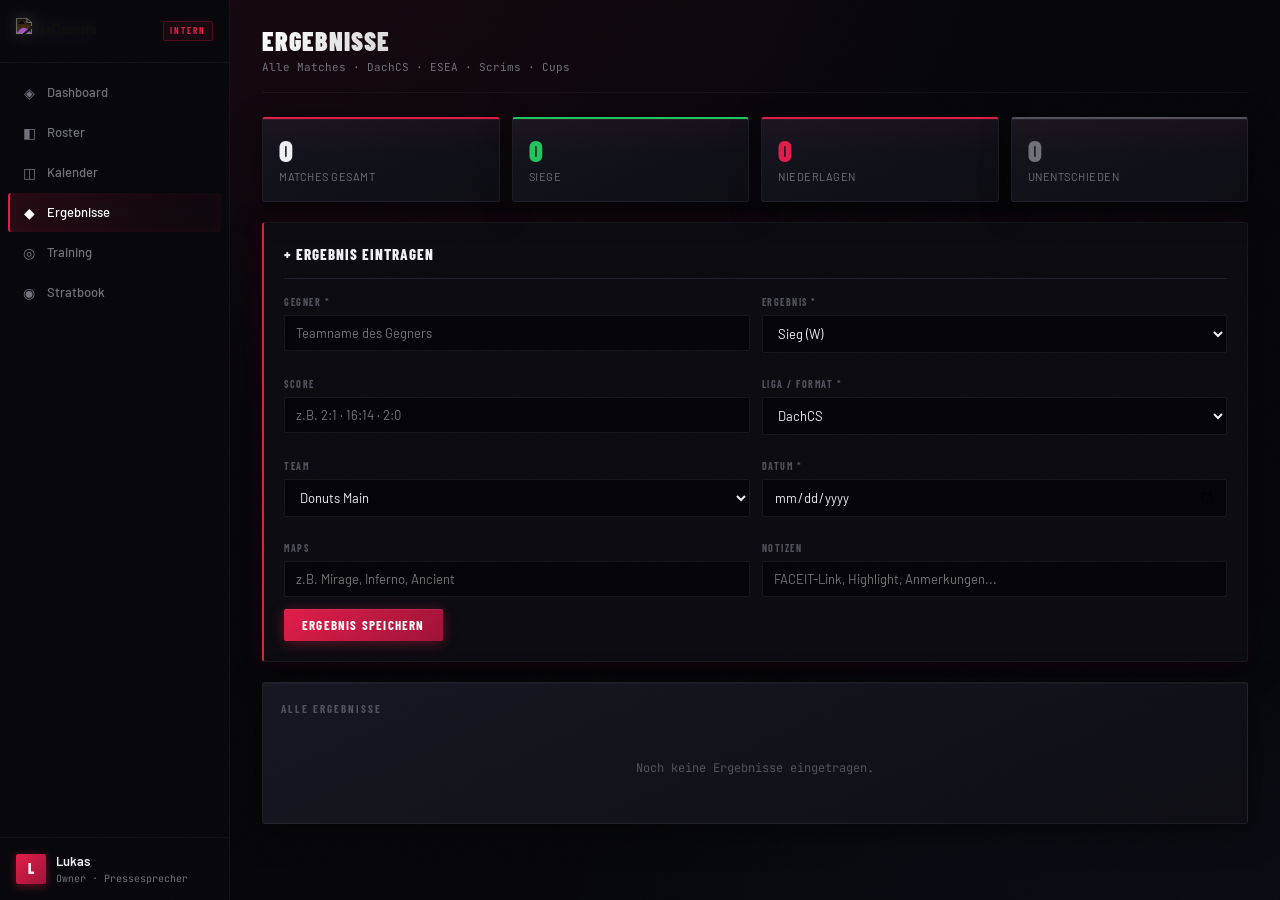
==== cups.html @ 449283d5 "Snapshot: Ist-Zustand vor komplettem Umbau" ====
<!DOCTYPE html>
<html lang="de">
<head>
<meta charset="UTF-8">
<meta name="viewport" content="width=device-width, initial-scale=1.0">
<title>Ergebnisse · DieDonuts Esports</title>
<link rel="stylesheet" href="css/main.css">
</head>
<body>
<aside class="sidebar">
  <div class="sidebar-logo">
    <img src="https://donuts-esports.de/assets/logo_trans.png" alt="DieDonuts">
    <span class="intern-tag">Intern</span>
  </div>
  <nav class="nav" id="sidebar-nav"></nav>
  <div class="sidebar-user">
    <div class="user-av">L</div>
    <div>
      <div class="user-name">Lukas</div>
      <div class="user-role">Owner · Pressesprecher</div>
    </div>
  </div>
</aside>

<main class="main">
  <div class="page-header">
    <div>
      <div class="page-title">Ergebnisse</div>
      <div class="page-sub">Alle Matches · DachCS · ESEA · Scrims · Cups</div>
    </div>
  </div>

  <!-- Bilanz-Strip -->
  <div class="g4" style="margin-bottom:20px;">
    <div class="tile">
      <div class="tile-val" id="stat-total">0</div>
      <div class="tile-label">Matches gesamt</div>
    </div>
    <div class="tile" style="border-top-color:var(--green);">
      <div class="tile-val" id="stat-w" style="color:var(--green);">0</div>
      <div class="tile-label">Siege</div>
    </div>
    <div class="tile" style="border-top-color:var(--red);">
      <div class="tile-val" id="stat-l" style="color:var(--red);">0</div>
      <div class="tile-label">Niederlagen</div>
    </div>
    <div class="tile" style="border-top-color:var(--muted);">
      <div class="tile-val" id="stat-d" style="color:var(--muted2);">0</div>
      <div class="tile-label">Unentschieden</div>
    </div>
  </div>

  <!-- Formular -->
  <div class="form-box">
    <div class="form-box-title">+ Ergebnis eintragen</div>
    <form id="cups-form">
      <div class="form-grid">
        <div class="fg">
          <label>Gegner *</label>
          <input name="gegner" required placeholder="Teamname des Gegners">
        </div>
        <div class="fg">
          <label>Ergebnis *</label>
          <select name="ergebnis" required>
            <option value="W">Sieg (W)</option>
            <option value="L">Niederlage (L)</option>
            <option value="D">Unentschieden (D)</option>
          </select>
        </div>
        <div class="fg">
          <label>Score</label>
          <input name="score" placeholder="z.B. 2:1 · 16:14 · 2:0">
        </div>
        <div class="fg">
          <label>Liga / Format *</label>
          <select name="liga" required>
            <option value="DachCS">DachCS</option>
            <option value="ESEA">ESEA</option>
            <option value="Scrim">Scrim</option>
            <option value="Cup">Cup</option>
            <option value="Sonstiges">Sonstiges</option>
          </select>
        </div>
        <div class="fg">
          <label>Team</label>
          <select name="team">
            <option value="Main">Donuts Main</option>
            <option value="Nxt">Donuts Nxt</option>
            <option value="DNS">Donuts DNS</option>
          </select>
        </div>
        <div class="fg">
          <label>Datum *</label>
          <input name="date" type="date" required>
        </div>
        <div class="fg">
          <label>Maps</label>
          <input name="maps" placeholder="z.B. Mirage, Inferno, Ancient">
        </div>
        <div class="fg">
          <label>Notizen</label>
          <input name="notes" placeholder="FACEIT-Link, Highlight, Anmerkungen...">
        </div>
      </div>
      <button type="submit" class="btn btn-primary">Ergebnis speichern</button>
    </form>
  </div>

  <!-- Liste -->
  <div class="card">
    <div class="card-title">Alle Ergebnisse</div>
    <div id="cups-list"></div>
  </div>

</main>
<script src="js/app.js"></script>
</body>
</html>
---- css/main.css ----
/* ── DieDonuts Esports · Internes Portal ── */
@import url('https://fonts.googleapis.com/css2?family=Barlow+Condensed:wght@400;600;700;800;900&family=Barlow:wght@400;500;600&family=JetBrains+Mono:wght@400;700&display=swap');

:root {
  --bg:      #06060a;
  --bg2:     #0c0c11;
  --bg3:     #111118;
  --card:    #13131a;
  --border:  #1e1e2a;
  --border2: #2d2d3d;
  --red:     #e11d48;
  --red2:    #f43f5e;
  --green:   #22c55e;
  --yellow:  #eab308;
  --blue:    #38bdf8;
  --text:    #f0f0f5;
  --muted:   #52525b;
  --muted2:  #71717a;
  --sidebar: 230px;
}

* { margin: 0; padding: 0; box-sizing: border-box; }

body {
  font-family: 'Barlow', sans-serif;
  background: var(--bg);
  color: var(--text);
  display: flex;
  min-height: 100vh;
  font-size: 14px;
  line-height: 1.5;
}

/* ─── SIDEBAR ─── */
.sidebar {
  width: var(--sidebar);
  background: var(--bg2);
  border-right: 1px solid var(--border);
  position: fixed;
  height: 100vh;
  display: flex;
  flex-direction: column;
  z-index: 100;
  flex-shrink: 0;
}

.sidebar-logo {
  padding: 18px 16px;
  border-bottom: 1px solid var(--border);
  display: flex;
  align-items: center;
  gap: 10px;
}
.sidebar-logo img { height: 26px; filter: invert(1); }
.intern-tag {
  margin-left: auto;
  font-family: 'Barlow Condensed', sans-serif;
  font-size: 9px;
  font-weight: 700;
  letter-spacing: 2px;
  text-transform: uppercase;
  color: var(--red);
  border: 1px solid rgba(225,29,72,.4);
  padding: 2px 6px;
  border-radius: 2px;
}

.nav { padding: 10px 8px; flex: 1; overflow-y: auto; }

.nav-group {
  font-family: 'Barlow Condensed', sans-serif;
  font-size: 9px;
  font-weight: 700;
  letter-spacing: 2px;
  text-transform: uppercase;
  color: var(--muted);
  padding: 14px 8px 5px;
}

.nav-link {
  display: flex;
  align-items: center;
  gap: 9px;
  padding: 9px 10px;
  border-radius: 3px;
  font-size: 13px;
  font-weight: 500;
  color: var(--muted2);
  text-decoration: none;
  border-left: 2px solid transparent;
  transition: all 0.1s;
  margin-bottom: 1px;
}
.nav-link:hover { background: var(--bg3); color: var(--text); }
.nav-link.active { background: rgba(225,29,72,.08); color: var(--text); border-left-color: var(--red); }
.nav-icon { font-size: 14px; width: 18px; text-align: center; flex-shrink: 0; }

.sidebar-user {
  padding: 14px 16px;
  border-top: 1px solid var(--border);
  display: flex;
  align-items: center;
  gap: 10px;
}
.user-av {
  width: 30px; height: 30px;
  background: var(--red);
  border-radius: 2px;
  display: flex; align-items: center; justify-content: center;
  font-family: 'Barlow Condensed', sans-serif;
  font-weight: 900; font-size: 14px;
  flex-shrink: 0;
}
.user-name { font-size: 13px; font-weight: 600; }
.user-role { font-size: 10px; color: var(--muted2); font-family: 'JetBrains Mono', monospace; }

/* ─── MAIN ─── */
.main {
  margin-left: var(--sidebar);
  flex: 1;
  padding: 28px 32px;
  max-width: calc(100vw - var(--sidebar));
}

/* ─── PAGE HEADER ─── */
.page-header {
  display: flex;
  align-items: flex-end;
  justify-content: space-between;
  margin-bottom: 24px;
  padding-bottom: 16px;
  border-bottom: 1px solid var(--border);
}
.page-title {
  font-family: 'Barlow Condensed', sans-serif;
  font-size: 26px;
  font-weight: 900;
  text-transform: uppercase;
  letter-spacing: 1px;
  line-height: 1;
}
.page-sub {
  font-family: 'JetBrains Mono', monospace;
  font-size: 11px;
  color: var(--muted2);
  margin-top: 5px;
}

/* ─── GRID ─── */
.g2 { display: grid; grid-template-columns: 1fr 1fr; gap: 16px; margin-bottom: 20px; }
.g3 { display: grid; grid-template-columns: repeat(3,1fr); gap: 14px; margin-bottom: 20px; }
.g4 { display: grid; grid-template-columns: repeat(4,1fr); gap: 12px; margin-bottom: 20px; }

/* ─── CARDS ─── */
.card {
  background: var(--card);
  border: 1px solid var(--border);
  border-radius: 3px;
  padding: 18px;
  margin-bottom: 16px;
}
.card:last-child { margin-bottom: 0; }
.card-title {
  font-family: 'Barlow Condensed', sans-serif;
  font-size: 11px;
  font-weight: 700;
  letter-spacing: 2px;
  text-transform: uppercase;
  color: var(--muted);
  margin-bottom: 14px;
}

/* ─── STAT TILES ─── */
.tile {
  background: var(--card);
  border: 1px solid var(--border);
  border-top: 2px solid var(--red);
  border-radius: 3px;
  padding: 16px;
}
.tile-val {
  font-family: 'Barlow Condensed', sans-serif;
  font-size: 30px;
  font-weight: 900;
  line-height: 1;
  margin-bottom: 4px;
}
.tile-label {
  font-size: 11px;
  color: var(--muted2);
  text-transform: uppercase;
  letter-spacing: 0.5px;
}
.tile-sub {
  font-family: 'JetBrains Mono', monospace;
  font-size: 10px;
  color: var(--muted);
  margin-top: 5px;
}

/* ─── BUTTONS ─── */
.btn {
  display: inline-flex;
  align-items: center;
  gap: 6px;
  padding: 8px 18px;
  font-family: 'Barlow Condensed', sans-serif;
  font-size: 13px;
  font-weight: 700;
  text-transform: uppercase;
  letter-spacing: 1px;
  border: none;
  border-radius: 2px;
  cursor: pointer;
  transition: all 0.1s;
  text-decoration: none;
}
.btn-primary { background: var(--red); color: #fff; }
.btn-primary:hover { background: var(--red2); }
.btn-ghost { background: transparent; border: 1px solid var(--border2); color: var(--muted2); }
.btn-ghost:hover { border-color: var(--red); color: var(--text); }
.btn-sm { padding: 5px 12px; font-size: 11px; }
.btn-danger { background: rgba(225,29,72,.15); color: var(--red); border: 1px solid rgba(225,29,72,.3); }
.btn-danger:hover { background: rgba(225,29,72,.25); }

/* ─── BADGES ─── */
.badge {
  font-family: 'Barlow Condensed', sans-serif;
  font-size: 10px;
  font-weight: 700;
  letter-spacing: 1px;
  text-transform: uppercase;
  padding: 2px 8px;
  border-radius: 2px;
  display: inline-block;
}
.b-red    { background: rgba(225,29,72,.15);  color: var(--red);    border: 1px solid rgba(225,29,72,.3); }
.b-green  { background: rgba(34,197,94,.12);  color: var(--green);  border: 1px solid rgba(34,197,94,.25); }
.b-yellow { background: rgba(234,179,8,.12);  color: var(--yellow); border: 1px solid rgba(234,179,8,.25); }
.b-blue   { background: rgba(56,189,248,.1);  color: var(--blue);   border: 1px solid rgba(56,189,248,.2); }
.b-muted  { background: rgba(82,82,91,.15);   color: var(--muted2); border: 1px solid rgba(82,82,91,.3); }

/* ─── TABLES ─── */
.table-wrap { overflow-x: auto; }
table { width: 100%; border-collapse: collapse; font-size: 13px; }
th {
  text-align: left;
  padding: 8px 12px;
  font-family: 'Barlow Condensed', sans-serif;
  font-size: 10px;
  font-weight: 700;
  letter-spacing: 1.5px;
  text-transform: uppercase;
  color: var(--muted);
  border-bottom: 1px solid var(--border);
}
td { padding: 10px 12px; border-bottom: 1px solid rgba(30,30,42,.7); vertical-align: middle; }
tr:last-child td { border-bottom: none; }
tr:hover td { background: rgba(255,255,255,.015); }
.mono { font-family: 'JetBrains Mono', monospace; font-size: 12px; }

/* ─── FORMS ─── */
.form-grid { display: grid; grid-template-columns: 1fr 1fr; gap: 12px; }
.form-grid-3 { display: grid; grid-template-columns: 1fr 1fr 1fr; gap: 12px; }
.fg { margin-bottom: 12px; }
label {
  display: block;
  font-family: 'Barlow Condensed', sans-serif;
  font-size: 10px;
  font-weight: 700;
  letter-spacing: 1.5px;
  text-transform: uppercase;
  color: var(--muted);
  margin-bottom: 5px;
}
input, select, textarea {
  width: 100%;
  background: var(--bg3);
  border: 1px solid var(--border);
  color: var(--text);
  border-radius: 2px;
  padding: 9px 11px;
  font-size: 13px;
  font-family: 'Barlow', sans-serif;
  outline: none;
  transition: border-color 0.1s;
}
input:focus, select:focus, textarea:focus { border-color: var(--red); }
textarea { resize: vertical; min-height: 80px; }
select option { background: var(--bg3); }

.form-box {
  background: var(--bg2);
  border: 1px solid var(--border2);
  border-left: 3px solid var(--red);
  border-radius: 3px;
  padding: 20px;
  margin-bottom: 20px;
}
.form-box-title {
  font-family: 'Barlow Condensed', sans-serif;
  font-size: 15px;
  font-weight: 800;
  text-transform: uppercase;
  letter-spacing: 1px;
  margin-bottom: 16px;
  padding-bottom: 12px;
  border-bottom: 1px solid var(--border);
}

/* ─── TABS ─── */
.tabs {
  display: flex;
  border-bottom: 1px solid var(--border);
  margin-bottom: 20px;
}
.tab {
  padding: 9px 20px;
  font-family: 'Barlow Condensed', sans-serif;
  font-size: 12px;
  font-weight: 700;
  letter-spacing: 1.5px;
  text-transform: uppercase;
  cursor: pointer;
  color: var(--muted);
  border-bottom: 2px solid transparent;
  margin-bottom: -1px;
  transition: all 0.1s;
}
.tab:hover { color: var(--text); }
.tab.active { color: var(--text); border-bottom-color: var(--red); }

/* ─── TEAM SWITCH ─── */
.team-sw { display: flex; gap: 0; border: 1px solid var(--border); border-radius: 2px; width: fit-content; overflow: hidden; margin-bottom: 20px; }
.team-sw-btn {
  padding: 8px 22px;
  font-family: 'Barlow Condensed', sans-serif;
  font-size: 12px;
  font-weight: 700;
  letter-spacing: 1.5px;
  text-transform: uppercase;
  cursor: pointer;
  color: var(--muted);
  background: transparent;
  border: none;
  border-right: 1px solid var(--border);
  transition: all 0.1s;
}
.team-sw-btn:last-child { border-right: none; }
.team-sw-btn:hover { background: var(--bg3); color: var(--text); }
.team-sw-btn.active { background: var(--red); color: #fff; }

.team-panel { display: none; }
.team-panel.active { display: block; }

/* ─── PLAYER CARDS ─── */
.player-grid { display: grid; grid-template-columns: repeat(5, 1fr); gap: 10px; margin-bottom: 20px; }

.player-card {
  background: var(--card);
  border: 1px solid var(--border);
  border-radius: 3px;
  overflow: hidden;
  transition: border-color 0.15s;
}
.player-card:hover { border-color: var(--border2); }

.player-photo {
  height: 100px;
  background: var(--bg3);
  border-bottom: 1px solid var(--border);
  display: flex;
  align-items: center;
  justify-content: center;
  overflow: hidden;
  position: relative;
}
.player-photo img {
  width: 100%;
  height: 100%;
  object-fit: cover;
  object-position: top;
  filter: grayscale(15%);
}
.player-photo-placeholder {
  font-family: 'Barlow Condensed', sans-serif;
  font-size: 38px;
  font-weight: 900;
  color: rgba(225,29,72,.15);
  text-transform: uppercase;
}
.player-cap-badge {
  position: absolute;
  top: 6px; left: 6px;
  background: var(--red);
  color: #fff;
  font-family: 'Barlow Condensed', sans-serif;
  font-size: 9px;
  font-weight: 700;
  letter-spacing: 1px;
  text-transform: uppercase;
  padding: 2px 6px;
  border-radius: 1px;
}
.player-lvl {
  position: absolute;
  bottom: 6px; right: 6px;
  background: rgba(0,0,0,.8);
  font-family: 'JetBrains Mono', monospace;
  font-size: 9px;
  color: var(--yellow);
  padding: 2px 5px;
  border-radius: 1px;
}

.player-info { padding: 10px 10px 12px; }
.player-name {
  font-family: 'Barlow Condensed', sans-serif;
  font-size: 16px;
  font-weight: 800;
  text-transform: uppercase;
  letter-spacing: 0.5px;
  line-height: 1;
  margin-bottom: 4px;
}
.player-role { font-size: 11px; color: var(--muted2); text-transform: uppercase; letter-spacing: 0.5px; }
.player-flag { font-size: 12px; margin-top: 6px; }

.player-open {
  background: var(--bg3);
  border: 1px dashed var(--border2);
  border-radius: 3px;
  display: flex;
  align-items: center;
  justify-content: center;
  flex-direction: column;
  gap: 6px;
  padding: 20px 10px;
  min-height: 170px;
  cursor: pointer;
}
.player-open:hover { border-color: var(--red); }
.player-open-label {
  font-family: 'Barlow Condensed', sans-serif;
  font-size: 10px;
  font-weight: 700;
  letter-spacing: 2px;
  text-transform: uppercase;
  color: var(--muted);
}

/* ─── STANDIN STRIP ─── */
.standin-row { display: flex; gap: 10px; flex-wrap: wrap; }
.standin-chip {
  display: flex;
  align-items: center;
  gap: 8px;
  background: var(--bg3);
  border: 1px solid var(--border);
  border-radius: 3px;
  padding: 7px 12px;
}
.standin-chip img {
  width: 28px; height: 28px;
  border-radius: 50%;
  object-fit: cover;
  border: 1px solid var(--border);
}
.standin-chip-av {
  width: 28px; height: 28px;
  border-radius: 50%;
  background: var(--bg2);
  border: 1px solid var(--border);
  display: flex; align-items: center; justify-content: center;
  font-family: 'Barlow Condensed', sans-serif;
  font-weight: 800; font-size: 11px; color: var(--muted2);
}
.standin-name {
  font-family: 'Barlow Condensed', sans-serif;
  font-size: 13px;
  font-weight: 700;
  text-transform: uppercase;
}
.standin-sub { font-size: 10px; color: var(--muted); }

/* ─── TIMELINE ─── */
.timeline { display: flex; flex-direction: column; }
.tl-item {
  display: flex;
  gap: 14px;
  padding: 13px 0;
  border-bottom: 1px solid var(--border);
}
.tl-item:last-child { border-bottom: none; }
.tl-date {
  font-family: 'JetBrains Mono', monospace;
  font-size: 10px;
  font-weight: 700;
  color: var(--red);
  width: 70px;
  flex-shrink: 0;
  padding-top: 1px;
}
.tl-badge { flex-shrink: 0; padding-top: 1px; }
.tl-title {
  font-family: 'Barlow Condensed', sans-serif;
  font-size: 14px;
  font-weight: 800;
  text-transform: uppercase;
  letter-spacing: 0.5px;
  margin-bottom: 2px;
}
.tl-desc { font-size: 12px; color: var(--muted2); line-height: 1.5; }

/* ─── EVENT ITEMS ─── */
.event-item {
  display: flex;
  align-items: center;
  gap: 12px;
  padding: 11px 0;
  border-bottom: 1px solid var(--border);
}
.event-item:last-child { border-bottom: none; }
.event-date {
  font-family: 'JetBrains Mono', monospace;
  font-size: 11px;
  color: var(--muted2);
  width: 70px;
  flex-shrink: 0;
}
.event-dot {
  width: 6px; height: 6px;
  border-radius: 50%;
  flex-shrink: 0;
}
.event-title { font-size: 13px; font-weight: 500; flex: 1; }
.event-actions { display: flex; gap: 6px; flex-shrink: 0; }

/* ─── CALENDAR ─── */
.cal-grid { display: grid; grid-template-columns: repeat(7, 1fr); gap: 3px; }
.cal-hd {
  text-align: center;
  font-family: 'Barlow Condensed', sans-serif;
  font-size: 9px;
  font-weight: 700;
  letter-spacing: 2px;
  text-transform: uppercase;
  color: var(--muted);
  padding: 8px;
}
.cal-day {
  background: var(--bg3);
  border: 1px solid var(--border);
  border-radius: 2px;
  padding: 7px;
  min-height: 70px;
  font-size: 11px;
  transition: border-color 0.1s;
  cursor: default;
}
.cal-day.today { border-color: var(--red); }
.cal-day.empty { background: transparent; border-color: transparent; }
.cal-day-num {
  font-family: 'JetBrains Mono', monospace;
  font-size: 11px;
  font-weight: 700;
  color: var(--muted2);
  margin-bottom: 3px;
}
.cal-day.today .cal-day-num { color: var(--red); }
.cal-ev {
  font-size: 9px;
  font-weight: 600;
  padding: 2px 4px;
  border-radius: 1px;
  margin-top: 2px;
  white-space: nowrap;
  overflow: hidden;
  text-overflow: ellipsis;
  text-transform: uppercase;
  letter-spacing: 0.3px;
}
.ev-red    { background: rgba(225,29,72,.2);   color: var(--red); }
.ev-green  { background: rgba(34,197,94,.15);  color: var(--green); }
.ev-blue   { background: rgba(56,189,248,.12); color: var(--blue); }
.ev-yellow { background: rgba(234,179,8,.15);  color: var(--yellow); }

/* ─── NOTICE BOX ─── */
.notice {
  border: 1px solid var(--border);
  border-radius: 3px;
  padding: 12px 16px;
  font-size: 13px;
  color: var(--muted2);
  margin-bottom: 16px;
  display: flex;
  align-items: center;
  gap: 10px;
}
.notice.info { border-left: 3px solid var(--blue); background: rgba(56,189,248,.04); }
.notice.warn { border-left: 3px solid var(--yellow); background: rgba(234,179,8,.04); }
.notice.live { border-left: 3px solid var(--red); background: rgba(225,29,72,.04); }

/* ─── DIVIDER ─── */
hr { border: none; border-top: 1px solid var(--border); margin: 20px 0; }

/* ─── SCROLLBAR ─── */
::-webkit-scrollbar { width: 4px; height: 4px; }
::-webkit-scrollbar-track { background: transparent; }
::-webkit-scrollbar-thumb { background: var(--border2); border-radius: 2px; }

/* ─── NEXT EVENT BANNER ─── */
.next-banner {
  background: var(--card);
  border: 1px solid var(--border);
  border-left: 3px solid var(--red);
  border-radius: 3px;
  padding: 16px 20px;
  margin-bottom: 20px;
  display: flex;
  align-items: center;
  justify-content: space-between;
  flex-wrap: wrap;
  gap: 12px;
}
.next-label {
  font-family: 'Barlow Condensed', sans-serif;
  font-size: 9px;
  font-weight: 700;
  letter-spacing: 2px;
  text-transform: uppercase;
  color: var(--red);
  margin-bottom: 3px;
}
.next-title {
  font-family: 'Barlow Condensed', sans-serif;
  font-size: 20px;
  font-weight: 900;
  text-transform: uppercase;
  letter-spacing: 0.5px;
}
.next-meta { font-family: 'JetBrains Mono', monospace; font-size: 11px; color: var(--muted2); margin-top: 2px; }
.cd { display: flex; gap: 18px; }
.cd-unit { text-align: center; }
.cd-num {
  font-family: 'Barlow Condensed', sans-serif;
  font-size: 32px;
  font-weight: 900;
  color: var(--red);
  line-height: 1;
  min-width: 40px;
}
.cd-lbl { font-family: 'JetBrains Mono', monospace; font-size: 9px; color: var(--muted); text-transform: uppercase; letter-spacing: 1px; }

/* ─── FEED ─── */
.feed-item {
  display: flex;
  gap: 10px;
  padding: 9px 0;
  border-bottom: 1px solid var(--border);
  font-size: 13px;
}
.feed-item:last-child { border-bottom: none; }
.feed-dot { width: 6px; height: 6px; border-radius: 50%; margin-top: 5px; flex-shrink: 0; }
.feed-time { font-family: 'JetBrains Mono', monospace; font-size: 10px; color: var(--muted); margin-top: 2px; }

/* ─── TWITCH ─── */
.tw-grid { display: grid; grid-template-columns: repeat(4, 1fr); gap: 10px; }
.tw-card {
  background: var(--card);
  border: 1px solid var(--border);
  border-radius: 3px;
  padding: 14px;
  display: flex;
  align-items: center;
  gap: 10px;
  text-decoration: none;
  color: inherit;
  transition: border-color 0.1s;
}
.tw-card:hover { border-color: #9146ff; }
.tw-card.live { border-color: var(--red); background: rgba(225,29,72,.04); }
.tw-av {
  width: 38px; height: 38px;
  border-radius: 50%;
  display: flex; align-items: center; justify-content: center;
  font-family: 'Barlow Condensed', sans-serif;
  font-weight: 900; font-size: 14px;
  flex-shrink: 0;
  background: var(--bg3);
  border: 2px solid var(--border2);
  position: relative;
}
.tw-card.live .tw-av { border-color: var(--red); }
.live-ring {
  position: absolute; inset: -4px;
  border: 1.5px solid var(--red);
  border-radius: 50%;
  animation: pulse-ring 1.4s infinite;
}
@keyframes pulse-ring { 0%,100%{opacity:1} 50%{opacity:.2} }
.tw-name { font-size: 13px; font-weight: 600; }
.tw-status { font-family: 'JetBrains Mono', monospace; font-size: 10px; }
.tw-status.on { color: var(--red); }
.tw-status.off { color: var(--muted); }

/* ─── ZUSÄTZLICHE KLASSEN (Portal v2) ─── */

.empty-hint {
  padding: 28px;
  text-align: center;
  color: var(--muted);
  font-family: 'JetBrains Mono', monospace;
  font-size: 12px;
}

.list-section-label {
  font-family: 'Barlow Condensed', sans-serif;
  font-size: 9px;
  font-weight: 700;
  letter-spacing: 2px;
  text-transform: uppercase;
  color: var(--muted);
  padding: 10px 0 5px;
}

.list-item {
  display: flex;
  align-items: flex-start;
  gap: 12px;
  padding: 13px 0;
  border-bottom: 1px solid var(--border);
}
.list-item:last-child { border-bottom: none; }
.list-item-title {
  font-family: 'Barlow Condensed', sans-serif;
  font-size: 15px;
  font-weight: 800;
  text-transform: uppercase;
  letter-spacing: 0.5px;
}
.list-item-sub { font-size: 12px; color: var(--muted2); margin-top: 3px; line-height: 1.5; }
.list-item-meta { font-family: 'JetBrains Mono', monospace; font-size: 10px; color: var(--muted); margin-top: 4px; }

.event-note {
  font-size: 11px;
  color: var(--muted);
  flex-shrink: 0;
  max-width: 180px;
  overflow: hidden;
  text-overflow: ellipsis;
  white-space: nowrap;
}

/* ─── INFO ROWS (Dashboard) ─── */
.info-row {
  display: flex;
  justify-content: space-between;
  align-items: center;
  padding: 9px 0;
  border-bottom: 1px solid var(--border);
}
.info-label {
  font-family: 'Barlow Condensed', sans-serif;
  font-size: 10px;
  font-weight: 700;
  letter-spacing: 1.5px;
  text-transform: uppercase;
  color: var(--muted);
}
.info-val { font-weight: 600; font-size: 13px; }
.info-link {
  color: var(--blue);
  font-size: 12px;
  font-family: 'JetBrains Mono', monospace;
  text-decoration: none;
}
.info-link:hover { text-decoration: underline; }

/* ─── STREAMS ─── */
.stream-card {
  display: flex;
  align-items: center;
  gap: 12px;
  padding: 11px 0;
  border-bottom: 1px solid var(--border);
}
.stream-card:last-child { border-bottom: none; }
.stream-av {
  width: 36px; height: 36px;
  border-radius: 50%;
  background: var(--bg3);
  border: 2px solid var(--border2);
  display: flex; align-items: center; justify-content: center;
  font-family: 'Barlow Condensed', sans-serif;
  font-weight: 900; font-size: 13px;
  flex-shrink: 0;
  color: var(--muted2);
}
.stream-name {
  font-family: 'Barlow Condensed', sans-serif;
  font-size: 14px;
  font-weight: 800;
  text-transform: uppercase;
  letter-spacing: 0.5px;
}
.stream-role { font-size: 11px; color: var(--muted2); margin-top: 1px; }
.stream-actions { display: flex; gap: 6px; flex-shrink: 0; margin-left: auto; }

/* ─── PORTAL V2 HELPER ─── */
.empty-hint { padding:28px; text-align:center; color:var(--muted); font-family:'JetBrains Mono',monospace; font-size:12px; }
.list-section-label { font-family:'Barlow Condensed',sans-serif; font-size:9px; font-weight:700; letter-spacing:2px; text-transform:uppercase; color:var(--muted); padding:10px 0 5px; }
.list-item { display:flex; align-items:flex-start; gap:12px; padding:13px 0; border-bottom:1px solid var(--border); }
.list-item:last-child { border-bottom:none; }
.list-item-title { font-family:'Barlow Condensed',sans-serif; font-size:15px; font-weight:800; text-transform:uppercase; letter-spacing:0.5px; }
.list-item-sub { font-size:12px; color:var(--muted2); margin-top:3px; line-height:1.5; }
.list-item-meta { font-family:'JetBrains Mono',monospace; font-size:10px; color:var(--muted); margin-top:4px; }
.event-note { font-size:11px; color:var(--muted); flex-shrink:0; max-width:180px; overflow:hidden; text-overflow:ellipsis; white-space:nowrap; }
.info-row { display:flex; justify-content:space-between; align-items:center; padding:9px 0; border-bottom:1px solid var(--border); }
.info-label { font-family:'Barlow Condensed',sans-serif; font-size:10px; font-weight:700; letter-spacing:1.5px; text-transform:uppercase; color:var(--muted); }
.info-val { font-weight:600; font-size:13px; }
.info-link { color:var(--blue); font-size:12px; font-family:'JetBrains Mono',monospace; text-decoration:none; }
.info-link:hover { text-decoration:underline; }

/* ─── STRATBOOK ─── */
.strat-tabs { display:flex; border-bottom:1px solid var(--border); margin-bottom:20px; gap:0; }
.strat-tab { padding:10px 24px; font-family:'Barlow Condensed',sans-serif; font-size:13px; font-weight:700; letter-spacing:1.5px; text-transform:uppercase; cursor:pointer; color:var(--muted); border-bottom:2px solid transparent; margin-bottom:-1px; transition:all 0.1s; background:none; border-top:none; border-left:none; border-right:none; }
.strat-tab:hover { color:var(--text); }
.strat-tab.active { color:var(--text); border-bottom-color:var(--red); }
.strat-panel { display:none; }
.strat-panel.active { display:block; }

.strat-card { background:var(--bg3); border:1px solid var(--border); border-radius:3px; padding:14px 16px; margin-bottom:10px; cursor:pointer; transition:border-color 0.15s; }
.strat-card:hover { border-color:var(--border2); }
.strat-card.expanded { border-color:var(--red); }
.strat-card-header { display:flex; align-items:center; gap:10px; }
.strat-card-name { font-family:'Barlow Condensed',sans-serif; font-size:17px; font-weight:800; text-transform:uppercase; letter-spacing:0.5px; flex:1; }
.strat-body { margin-top:14px; padding-top:14px; border-top:1px solid var(--border); display:none; }
.strat-card.expanded .strat-body { display:block; }
.role-row { display:flex; gap:10px; padding:7px 0; border-bottom:1px solid rgba(255,255,255,0.04); align-items:flex-start; }
.role-row:last-child { border-bottom:none; }
.role-name { font-family:'Barlow Condensed',sans-serif; font-size:13px; font-weight:700; text-transform:uppercase; color:var(--red); width:100px; flex-shrink:0; }
.role-task { font-size:13px; color:var(--muted2); line-height:1.5; }

/* ─── MAP CANVAS ─── */
.map-controls { display:flex; flex-wrap:wrap; gap:8px; margin-bottom:14px; align-items:center; }
.tool-btn { padding:7px 16px; font-family:'Barlow Condensed',sans-serif; font-size:12px; font-weight:700; text-transform:uppercase; letter-spacing:1px; border:1px solid var(--border2); background:transparent; color:var(--muted2); border-radius:2px; cursor:pointer; transition:all 0.1s; display:flex; align-items:center; gap:5px; }
.tool-btn:hover { color:var(--text); border-color:var(--border2); }
.tool-btn.active { color:#000; border-color:transparent; }
.tool-btn[data-tool="position"].active  { background:#38bdf8; }
.tool-btn[data-tool="smoke"].active     { background:#94a3b8; }
.tool-btn[data-tool="molotov"].active   { background:#f97316; }
.tool-btn[data-tool="flash"].active     { background:#fde68a; }
.tool-btn[data-tool="he"].active        { background:#84cc16; }

.map-wrap { position:relative; border:1px solid var(--border); border-radius:3px; overflow:hidden; background:var(--bg3); }
.map-wrap canvas { display:block; width:100%; cursor:crosshair; touch-action:none; }
.map-hint { position:absolute; bottom:10px; left:50%; transform:translateX(-50%); font-family:'JetBrains Mono',monospace; font-size:10px; color:var(--muted); background:rgba(6,6,10,0.8); padding:4px 10px; border-radius:2px; pointer-events:none; white-space:nowrap; }

.map-legend { display:flex; gap:14px; flex-wrap:wrap; margin-top:12px; }
.legend-item { display:flex; align-items:center; gap:5px; font-family:'JetBrains Mono',monospace; font-size:10px; color:var(--muted2); }
.legend-dot { width:10px; height:10px; border-radius:50%; flex-shrink:0; }

/* ─── MOBILE HEADER ─── */
.mobile-header { display:none; position:sticky; top:0; z-index:150; background:var(--bg2); border-bottom:1px solid var(--border); padding:12px 16px; align-items:center; gap:12px; }
.mobile-logo { height:22px; filter:invert(1); margin-left:auto; }
.mobile-title { font-family:'Barlow Condensed',sans-serif; font-size:16px; font-weight:900; text-transform:uppercase; letter-spacing:1px; }
.hamburger { background:none; border:none; cursor:pointer; padding:4px; display:flex; flex-direction:column; gap:4px; width:26px; flex-shrink:0; }
.hamburger span { display:block; height:2px; background:var(--text); border-radius:1px; transition:all 0.2s; width:100%; }
.hamburger.is-open span:nth-child(1) { transform:translateY(6px) rotate(45deg); }
.hamburger.is-open span:nth-child(2) { opacity:0; }
.hamburger.is-open span:nth-child(3) { transform:translateY(-6px) rotate(-45deg); }

.sidebar-overlay { display:none; position:fixed; inset:0; background:rgba(0,0,0,0.6); z-index:200; }
.sidebar-overlay.active { display:block; }

/* ─── RESPONSIVE ─── */
@media (max-width: 768px) {
  .sidebar { transform:translateX(-100%); transition:transform 0.22s ease; z-index:300; }
  .sidebar.open { transform:translateX(0); }
  .mobile-header { display:flex; }
  .main { margin-left:0; padding:0 0 32px; max-width:100vw; }
  .main > *:not(.mobile-header) { padding-left:16px; padding-right:16px; }
  .page-header { padding:16px 16px 12px; margin-bottom:16px; flex-wrap:wrap; gap:10px; }
  .g2, .g4 { grid-template-columns:1fr; }
  .g3 { grid-template-columns:1fr 1fr; }
  .player-grid { grid-template-columns:repeat(2,1fr); }
  .form-grid { grid-template-columns:1fr; }
  .form-grid-3 { grid-template-columns:1fr; }
  .team-sw { flex-wrap:wrap; }
  .next-banner { flex-direction:column; align-items:flex-start; gap:14px; }
  .cd { gap:20px; }
  .event-item { flex-wrap:wrap; gap:6px; }
  .event-date { min-width:70px; }
  .map-controls { gap:6px; }
  .tool-btn { padding:7px 12px; font-size:11px; }
  .g2[style*="gap:20px"] { gap:12px !important; }
  .card { padding:14px; }
  .form-box { padding:14px; }
}

@media (max-width: 480px) {
  .player-grid { grid-template-columns:1fr 1fr; }
  .page-title { font-size:22px; }
  .strat-tab { padding:9px 14px; font-size:11px; }
}

/* ═══════════════════════════════════════════════════════════
   PREMIUM LAYER
   ═══════════════════════════════════════════════════════════ */

/* Font-Rendering */
*, *::before, *::after {
  -webkit-font-smoothing: antialiased;
  -moz-osx-font-smoothing: grayscale;
}

/* Ambient Background – subtiler roter Glow oben links */
body {
  background:
    radial-gradient(ellipse 70% 55% at 8% -8%,  rgba(225,29,72,0.09) 0%, transparent 100%),
    radial-gradient(ellipse 50% 40% at 92% 105%, rgba(56,189,248,0.04) 0%, transparent 100%),
    #06060a;
}

/* Noise-Overlay (sehr subtil) */
body::before {
  content: '';
  position: fixed; inset: 0; z-index: 9999; pointer-events: none;
  opacity: 0.022;
  background-image: url("data:image/svg+xml,%3Csvg xmlns='http://www.w3.org/2000/svg' width='300' height='300'%3E%3Cfilter id='n'%3E%3CfeTurbulence type='fractalNoise' baseFrequency='0.75' numOctaves='4' stitchTiles='stitch'/%3E%3C/filter%3E%3Crect width='300' height='300' filter='url(%23n)'/%3E%3C/svg%3E");
}

/* Sidebar */
.sidebar {
  background: rgba(7,7,11,0.97);
  border-right: 1px solid rgba(255,255,255,0.045);
}
.sidebar-logo { border-bottom: 1px solid rgba(255,255,255,0.045); }
.sidebar-logo img { filter: invert(1) drop-shadow(0 0 8px rgba(255,255,255,0.18)); }
.intern-tag {
  background: rgba(225,29,72,0.08);
  border: 1px solid rgba(225,29,72,0.28);
  box-shadow: 0 0 10px rgba(225,29,72,0.08);
}
.nav-link { border-left: 2px solid transparent; }
.nav-link:hover { background: rgba(255,255,255,0.028); }
.nav-link.active {
  background: linear-gradient(90deg, rgba(225,29,72,0.13) 0%, rgba(225,29,72,0.02) 100%);
  border-left-color: var(--red);
  color: #fff;
  box-shadow: inset 0 0 18px rgba(225,29,72,0.07);
}
.user-av {
  background: linear-gradient(135deg, #e11d48, #9f1239);
  box-shadow: 0 2px 10px rgba(225,29,72,0.45);
}
.sidebar-user { border-top: 1px solid rgba(255,255,255,0.045); }

/* Page Title – Gradient Text */
.page-title {
  background: linear-gradient(135deg, #ffffff 0%, rgba(255,255,255,0.65) 100%);
  -webkit-background-clip: text;
  -webkit-text-fill-color: transparent;
  background-clip: text;
}
.page-header { border-bottom: 1px solid rgba(255,255,255,0.045); }

/* Cards */
.card {
  background: linear-gradient(155deg, rgba(22,22,33,1) 0%, rgba(13,13,19,1) 100%);
  border: 1px solid rgba(255,255,255,0.055);
  box-shadow: 0 1px 0 rgba(255,255,255,0.035) inset, 0 8px 32px rgba(0,0,0,0.55);
}
.card:hover { border-color: rgba(255,255,255,0.08); }

/* Tiles */
.tile {
  background: linear-gradient(155deg, rgba(20,20,30,1), rgba(12,12,18,1));
  border: 1px solid rgba(255,255,255,0.055);
  border-top: 2px solid var(--red);
  box-shadow: 0 1px 0 rgba(255,255,255,0.04) inset, 0 8px 28px rgba(0,0,0,0.5);
  position: relative; overflow: hidden;
}
.tile::after {
  content: '';
  position: absolute; top: 0; left: 0; right: 0; height: 40%;
  background: linear-gradient(180deg, rgba(225,29,72,0.04), transparent);
  pointer-events: none;
}

/* Buttons */
.btn-primary {
  background: linear-gradient(135deg, #e11d48, #9f1239);
  box-shadow: 0 2px 14px rgba(225,29,72,0.4), 0 1px 0 rgba(255,255,255,0.08) inset;
  letter-spacing: 1.2px;
}
.btn-primary:hover {
  background: linear-gradient(135deg, #f43f5e, #e11d48);
  box-shadow: 0 4px 22px rgba(225,29,72,0.55);
  transform: translateY(-1px);
}
.btn-ghost {
  background: rgba(255,255,255,0.025);
  border: 1px solid rgba(255,255,255,0.08);
}
.btn-ghost:hover {
  background: rgba(255,255,255,0.05);
  border-color: rgba(225,29,72,0.5);
}
.btn-danger {
  background: rgba(225,29,72,0.1);
  border: 1px solid rgba(225,29,72,0.25);
}

/* Form */
input, select, textarea {
  background: rgba(4,4,8,0.85);
  border: 1px solid rgba(255,255,255,0.07);
  transition: border-color 0.15s, box-shadow 0.15s;
}
input:focus, select:focus, textarea:focus {
  border-color: rgba(225,29,72,0.7);
  box-shadow: 0 0 0 3px rgba(225,29,72,0.09), 0 1px 4px rgba(0,0,0,0.4);
}
.form-box {
  background: rgba(12,12,18,0.92);
  border: 1px solid rgba(255,255,255,0.05);
  border-left: 2px solid var(--red);
  box-shadow: -3px 0 20px rgba(225,29,72,0.08), 0 8px 32px rgba(0,0,0,0.45);
}

/* Next Event Banner */
.next-banner {
  background: linear-gradient(135deg, rgba(20,20,30,0.98), rgba(14,14,22,0.98));
  border: 1px solid rgba(255,255,255,0.05);
  border-left: 2px solid var(--red);
  box-shadow: -4px 0 24px rgba(225,29,72,0.1), 0 8px 40px rgba(0,0,0,0.6);
}
/* Countdown – Gradient Text */
.cd-num {
  background: linear-gradient(180deg, #ffffff 0%, #e11d48 140%);
  -webkit-background-clip: text;
  -webkit-text-fill-color: transparent;
  background-clip: text;
  font-size: 36px;
}

/* Badges */
.b-red    { box-shadow: 0 0 8px rgba(225,29,72,0.12); }
.b-green  { box-shadow: 0 0 8px rgba(34,197,94,0.1); }
.b-yellow { box-shadow: 0 0 8px rgba(234,179,8,0.1); }
.b-blue   { box-shadow: 0 0 8px rgba(56,189,248,0.1); }

/* Player Cards */
.player-card {
  background: linear-gradient(180deg, rgba(20,20,30,1) 0%, rgba(12,12,18,1) 100%);
  border: 1px solid rgba(255,255,255,0.05);
  transition: border-color 0.2s, box-shadow 0.2s, transform 0.18s;
}
.player-card:hover {
  border-color: rgba(225,29,72,0.35);
  box-shadow: 0 0 24px rgba(225,29,72,0.09);
  transform: translateY(-2px);
}
.player-cap-badge {
  background: linear-gradient(135deg, #e11d48, #9f1239);
  box-shadow: 0 2px 8px rgba(225,29,72,0.5);
  letter-spacing: 1.5px;
}
.player-open {
  border: 1px dashed rgba(255,255,255,0.07);
  background: rgba(12,12,18,0.6);
  transition: border-color 0.2s, box-shadow 0.2s;
}
.player-open:hover {
  border-color: rgba(225,29,72,0.35);
  box-shadow: 0 0 20px rgba(225,29,72,0.07);
}

/* Team Switch */
.team-sw { border: 1px solid rgba(255,255,255,0.07); }
.team-sw-btn { border-right: 1px solid rgba(255,255,255,0.07); }
.team-sw-btn.active {
  background: linear-gradient(135deg, #e11d48, #9f1239);
  box-shadow: 0 2px 12px rgba(225,29,72,0.35);
}

/* Notices */
.notice.info {
  border-left: 2px solid rgba(56,189,248,0.55);
  background: rgba(56,189,248,0.04);
  box-shadow: -2px 0 16px rgba(56,189,248,0.06);
}
.notice.warn {
  border-left: 2px solid rgba(234,179,8,0.55);
  background: rgba(234,179,8,0.04);
  box-shadow: -2px 0 16px rgba(234,179,8,0.06);
}

/* Tables */
th { background: rgba(255,255,255,0.02); }
tr:hover td { background: rgba(255,255,255,0.018); }

/* HR */
hr { border: none; height: 1px; background: linear-gradient(90deg, transparent, rgba(255,255,255,0.07), transparent); margin: 20px 0; }

/* Event items */
.event-item { border-bottom: 1px solid rgba(255,255,255,0.035); transition: background 0.1s; }
.event-item:hover { background: rgba(255,255,255,0.015); }

/* Strat cards */
.strat-card {
  background: rgba(14,14,20,0.85);
  border: 1px solid rgba(255,255,255,0.05);
  transition: border-color 0.15s, box-shadow 0.15s;
}
.strat-card:hover { border-color: rgba(255,255,255,0.09); box-shadow: 0 4px 24px rgba(0,0,0,0.4); }
.strat-card.expanded {
  border-color: rgba(225,29,72,0.3);
  box-shadow: 0 0 0 1px rgba(225,29,72,0.05) inset, 0 6px 28px rgba(0,0,0,0.5);
}

/* Standin chips */
.standin-chip {
  background: rgba(14,14,20,0.8);
  border: 1px solid rgba(255,255,255,0.06);
  transition: border-color 0.15s;
}
.standin-chip:hover { border-color: rgba(255,255,255,0.1); }

/* Scrollbar */
::-webkit-scrollbar { width: 2px; height: 2px; }
::-webkit-scrollbar-thumb { background: rgba(225,29,72,0.35); border-radius: 1px; }
::-webkit-scrollbar-track { background: transparent; }

/* Mobile Header */
.mobile-header {
  background: rgba(7,7,11,0.97);
  border-bottom: 1px solid rgba(255,255,255,0.045);
  backdrop-filter: blur(16px);
}

/* Cal today highlight */
.cal-day.today { border-color: rgba(225,29,72,0.7); box-shadow: 0 0 12px rgba(225,29,72,0.1) inset; }

/* Btn transition */
.btn { transition: all 0.15s ease; }
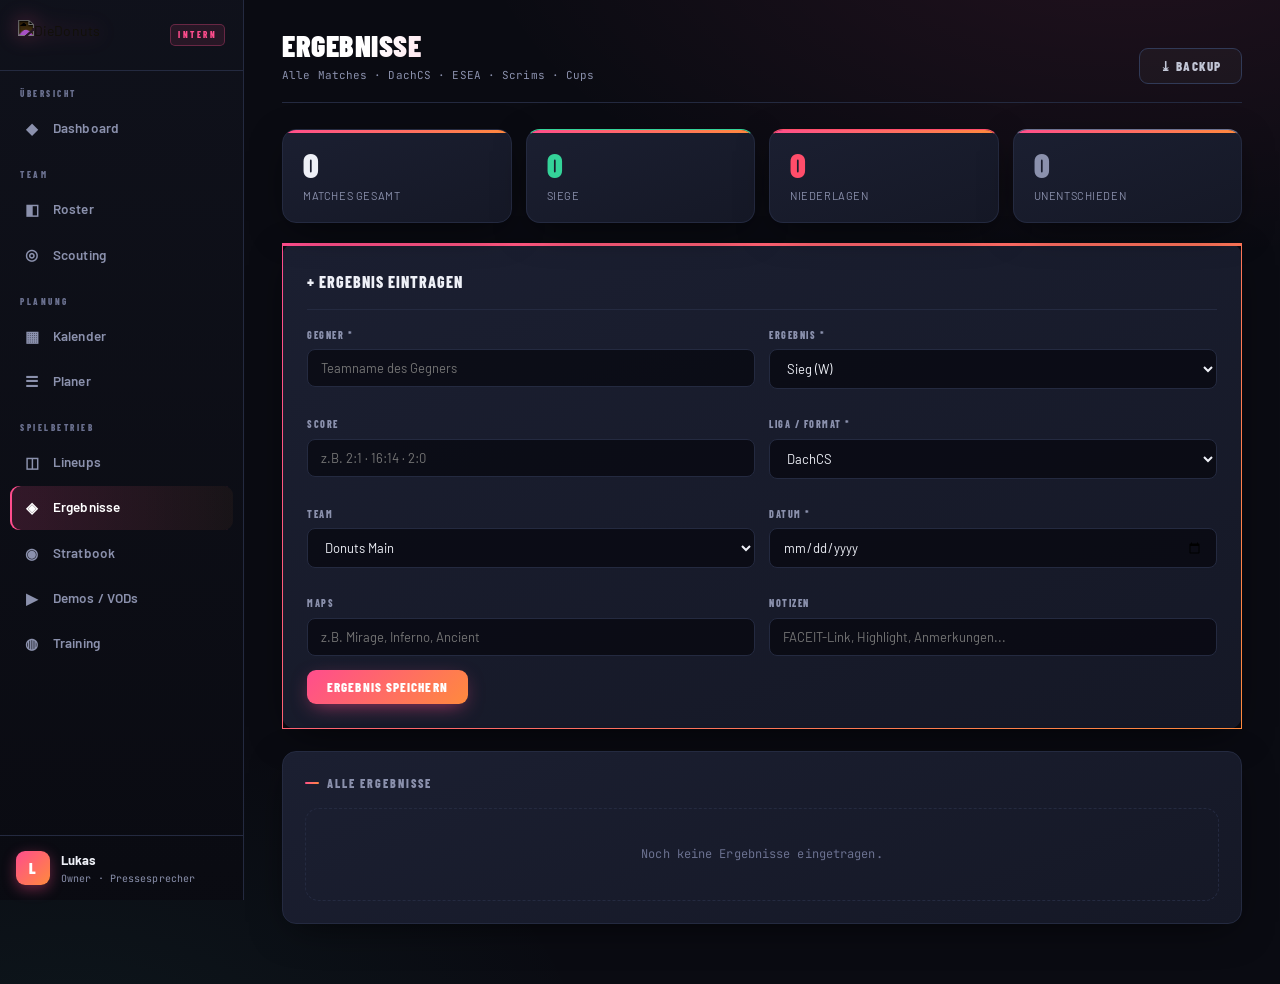
==== commit 1cc4665d: "Kompletter Umbau: DieDonuts Orga-Portal - Neues Design-System (css/portal.css) — Donut-Glaze Akzent," ====
--- a/cups.html
+++ b/cups.html
@@ -4,7 +4,7 @@
 <meta charset="UTF-8">
 <meta name="viewport" content="width=device-width, initial-scale=1.0">
 <title>Ergebnisse · DieDonuts Esports</title>
-<link rel="stylesheet" href="css/main.css">
+<link rel="stylesheet" href="css/portal.css">
 </head>
 <body>
 <aside class="sidebar">
--- a/css/portal.css
+++ b/css/portal.css
@@ -0,0 +1,699 @@
+/* ═══════════════════════════════════════════════════════════════
+   DieDonuts · Orga-Portal · portal.css
+   Komplett neues Design — Donut-Glaze Akzent (Pink/Amber) auf
+   tiefem Slate-Indigo. Klassennamen kompatibel zur bisherigen
+   Struktur, damit alle Seiten ohne Markup-Bruch laufen.
+   ═══════════════════════════════════════════════════════════════ */
+@import url('https://fonts.googleapis.com/css2?family=Barlow+Condensed:wght@500;600;700;800;900&family=Barlow:wght@400;500;600;700&family=JetBrains+Mono:wght@400;600;700&display=swap');
+
+:root {
+  --bg:      #0a0b12;
+  --bg2:     #0e1019;
+  --bg3:     #141725;
+  --card:    #151826;
+  --card2:   #1b1f31;
+  --border:  #242a40;
+  --border2: #313a57;
+  --pink:    #ff4d8d;   /* Donut-Glaze primär */
+  --pink2:   #ff7aa9;
+  --amber:   #ffb648;   /* Glaze sekundär */
+  --cyan:    #46d8c6;
+  --blue:    #5aa9ff;
+  --green:   #34d399;
+  --yellow:  #fbbf24;
+  --red:     #ff4d6a;
+  --text:    #eef0f7;
+  --text2:   #c2c6d6;
+  --muted:   #6b7190;
+  --muted2:  #8b91ad;
+  --sidebar: 244px;
+  --radius:  14px;
+  --radius-sm: 9px;
+  --shadow:  0 10px 40px -12px rgba(0,0,0,0.7);
+  --grad:    linear-gradient(135deg, #ff4d8d 0%, #ff8a3d 100%);
+}
+
+* { margin: 0; padding: 0; box-sizing: border-box; }
+*, *::before, *::after { -webkit-font-smoothing: antialiased; -moz-osx-font-smoothing: grayscale; }
+
+html { scroll-behavior: smooth; }
+
+body {
+  font-family: 'Barlow', sans-serif;
+  background:
+    radial-gradient(1100px 600px at 88% -10%, rgba(255,77,141,0.10), transparent 60%),
+    radial-gradient(900px 600px at 5% 110%, rgba(70,216,198,0.06), transparent 60%),
+    var(--bg);
+  color: var(--text);
+  display: flex;
+  min-height: 100vh;
+  font-size: 14px;
+  line-height: 1.55;
+  letter-spacing: 0.1px;
+}
+
+/* ─── SIDEBAR ─────────────────────────────────────────────── */
+.sidebar {
+  width: var(--sidebar);
+  background: linear-gradient(180deg, rgba(16,18,28,0.96), rgba(10,11,18,0.98));
+  border-right: 1px solid var(--border);
+  position: fixed;
+  height: 100vh;
+  display: flex;
+  flex-direction: column;
+  z-index: 100;
+  flex-shrink: 0;
+  backdrop-filter: blur(8px);
+}
+.sidebar-logo {
+  padding: 20px 18px;
+  border-bottom: 1px solid var(--border);
+  display: flex;
+  align-items: center;
+  gap: 11px;
+}
+.sidebar-logo img { height: 30px; filter: invert(1) drop-shadow(0 0 10px rgba(255,77,141,0.35)); }
+.sidebar-logo .brand-fallback {
+  font-family: 'Barlow Condensed', sans-serif;
+  font-size: 20px; font-weight: 900; letter-spacing: 0.5px;
+  background: var(--grad); -webkit-background-clip: text; background-clip: text; -webkit-text-fill-color: transparent;
+}
+.intern-tag {
+  margin-left: auto;
+  font-family: 'Barlow Condensed', sans-serif;
+  font-size: 9px; font-weight: 800; letter-spacing: 2.5px;
+  text-transform: uppercase;
+  color: var(--pink);
+  background: rgba(255,77,141,0.10);
+  border: 1px solid rgba(255,77,141,0.30);
+  padding: 3px 7px; border-radius: 5px;
+}
+.nav { padding: 12px 10px; flex: 1; overflow-y: auto; }
+.nav-group {
+  font-family: 'Barlow Condensed', sans-serif;
+  font-size: 9px; font-weight: 800; letter-spacing: 2.5px;
+  text-transform: uppercase; color: var(--muted);
+  padding: 16px 10px 6px;
+}
+.nav-group:first-child { padding-top: 4px; }
+.nav-link {
+  display: flex; align-items: center; gap: 11px;
+  padding: 10px 12px; border-radius: var(--radius-sm);
+  font-size: 13.5px; font-weight: 600; color: var(--muted2);
+  text-decoration: none; margin-bottom: 2px;
+  transition: background 0.13s, color 0.13s, transform 0.13s;
+}
+.nav-link:hover { background: rgba(255,255,255,0.04); color: var(--text); }
+.nav-link.active {
+  background: linear-gradient(90deg, rgba(255,77,141,0.16), rgba(255,138,61,0.05));
+  color: #fff;
+  box-shadow: inset 2px 0 0 var(--pink);
+}
+.nav-icon { font-size: 15px; width: 20px; text-align: center; flex-shrink: 0; }
+.sidebar-user {
+  padding: 14px 16px;
+  border-top: 1px solid var(--border);
+  display: flex; align-items: center; gap: 11px;
+}
+.user-av {
+  width: 34px; height: 34px;
+  background: var(--grad);
+  border-radius: 9px;
+  display: flex; align-items: center; justify-content: center;
+  font-family: 'Barlow Condensed', sans-serif;
+  font-weight: 900; font-size: 15px; color: #fff;
+  flex-shrink: 0;
+  box-shadow: 0 4px 14px rgba(255,77,141,0.4);
+}
+.user-name { font-size: 13px; font-weight: 700; }
+.user-role { font-size: 10px; color: var(--muted2); font-family: 'JetBrains Mono', monospace; }
+
+/* ─── MAIN ────────────────────────────────────────────────── */
+.main {
+  margin-left: var(--sidebar);
+  flex: 1;
+  padding: 30px 38px 60px;
+  max-width: calc(100vw - var(--sidebar));
+}
+.page-header {
+  display: flex; align-items: flex-end; justify-content: space-between;
+  margin-bottom: 26px; padding-bottom: 18px;
+  border-bottom: 1px solid var(--border);
+  gap: 16px; flex-wrap: wrap;
+}
+.page-title {
+  font-family: 'Barlow Condensed', sans-serif;
+  font-size: 30px; font-weight: 900;
+  text-transform: uppercase; letter-spacing: 0.5px; line-height: 1;
+  background: linear-gradient(120deg, #fff 30%, var(--pink2) 130%);
+  -webkit-background-clip: text; background-clip: text; -webkit-text-fill-color: transparent;
+}
+.page-sub {
+  font-family: 'JetBrains Mono', monospace;
+  font-size: 11px; color: var(--muted2); margin-top: 7px;
+}
+.header-actions { display: flex; gap: 9px; align-items: center; }
+
+/* ─── GRID ────────────────────────────────────────────────── */
+.g2 { display: grid; grid-template-columns: 1fr 1fr; gap: 18px; margin-bottom: 22px; }
+.g3 { display: grid; grid-template-columns: repeat(3,1fr); gap: 16px; margin-bottom: 22px; }
+.g4 { display: grid; grid-template-columns: repeat(4,1fr); gap: 14px; margin-bottom: 22px; }
+
+/* ─── CARDS ───────────────────────────────────────────────── */
+.card {
+  background: linear-gradient(160deg, var(--card2) 0%, var(--card) 100%);
+  border: 1px solid var(--border);
+  border-radius: var(--radius);
+  padding: 22px;
+  margin-bottom: 18px;
+  box-shadow: var(--shadow);
+}
+.card:last-child { margin-bottom: 0; }
+.card:hover { border-color: var(--border2); }
+.card-title {
+  font-family: 'Barlow Condensed', sans-serif;
+  font-size: 12px; font-weight: 800; letter-spacing: 2px;
+  text-transform: uppercase; color: var(--muted2);
+  margin-bottom: 16px;
+  display: flex; align-items: center; gap: 8px;
+}
+.card-title::before {
+  content: ''; width: 14px; height: 2px; background: var(--grad); border-radius: 2px;
+}
+
+/* ─── STAT TILES ──────────────────────────────────────────── */
+.tile {
+  background: linear-gradient(160deg, var(--card2), var(--card));
+  border: 1px solid var(--border);
+  border-radius: var(--radius);
+  padding: 18px 20px;
+  position: relative; overflow: hidden;
+  box-shadow: var(--shadow);
+}
+.tile::before {
+  content: ''; position: absolute; top: 0; left: 0; right: 0; height: 3px; background: var(--grad);
+}
+.tile-val {
+  font-family: 'Barlow Condensed', sans-serif;
+  font-size: 34px; font-weight: 900; line-height: 1; margin-bottom: 5px;
+}
+.tile-label { font-size: 11px; color: var(--muted2); text-transform: uppercase; letter-spacing: 0.6px; }
+.tile-sub { font-family: 'JetBrains Mono', monospace; font-size: 10px; color: var(--muted); margin-top: 6px; }
+
+/* ─── BUTTONS ─────────────────────────────────────────────── */
+.btn {
+  display: inline-flex; align-items: center; justify-content: center; gap: 7px;
+  padding: 9px 20px;
+  font-family: 'Barlow Condensed', sans-serif;
+  font-size: 13px; font-weight: 800; text-transform: uppercase; letter-spacing: 1.1px;
+  border: none; border-radius: var(--radius-sm);
+  cursor: pointer; transition: all 0.15s ease; text-decoration: none;
+  white-space: nowrap;
+}
+.btn-primary { background: var(--grad); color: #fff; box-shadow: 0 6px 20px -6px rgba(255,77,141,0.65); }
+.btn-primary:hover { filter: brightness(1.08); transform: translateY(-1px); box-shadow: 0 10px 26px -6px rgba(255,77,141,0.7); }
+.btn-ghost { background: rgba(255,255,255,0.03); border: 1px solid var(--border2); color: var(--text2); }
+.btn-ghost:hover { border-color: var(--pink); color: #fff; background: rgba(255,77,141,0.06); }
+.btn-sm { padding: 6px 13px; font-size: 11px; border-radius: 7px; }
+.btn-danger { background: rgba(255,77,106,0.12); color: var(--red); border: 1px solid rgba(255,77,106,0.3); }
+.btn-danger:hover { background: rgba(255,77,106,0.22); }
+
+/* ─── BADGES ──────────────────────────────────────────────── */
+.badge {
+  font-family: 'Barlow Condensed', sans-serif;
+  font-size: 10px; font-weight: 800; letter-spacing: 1px;
+  text-transform: uppercase; padding: 3px 9px; border-radius: 6px;
+  display: inline-block;
+}
+.b-red    { background: rgba(255,77,141,0.14); color: var(--pink);   border: 1px solid rgba(255,77,141,0.3); }
+.b-green  { background: rgba(52,211,153,0.13); color: var(--green);  border: 1px solid rgba(52,211,153,0.28); }
+.b-yellow { background: rgba(251,191,36,0.13); color: var(--yellow); border: 1px solid rgba(251,191,36,0.28); }
+.b-blue   { background: rgba(90,169,255,0.13); color: var(--blue);   border: 1px solid rgba(90,169,255,0.26); }
+.b-muted  { background: rgba(139,145,173,0.12);color: var(--muted2); border: 1px solid rgba(139,145,173,0.26); }
+
+/* ─── TABLES ──────────────────────────────────────────────── */
+.table-wrap { overflow-x: auto; }
+table { width: 100%; border-collapse: collapse; font-size: 13px; }
+th {
+  text-align: left; padding: 10px 14px;
+  font-family: 'Barlow Condensed', sans-serif;
+  font-size: 10px; font-weight: 800; letter-spacing: 1.5px;
+  text-transform: uppercase; color: var(--muted2);
+  border-bottom: 1px solid var(--border);
+  background: rgba(255,255,255,0.02);
+}
+td { padding: 11px 14px; border-bottom: 1px solid rgba(36,42,64,0.6); vertical-align: middle; }
+tr:last-child td { border-bottom: none; }
+tr:hover td { background: rgba(255,255,255,0.02); }
+.mono { font-family: 'JetBrains Mono', monospace; font-size: 12px; }
+
+/* ─── FORMS ───────────────────────────────────────────────── */
+.form-grid { display: grid; grid-template-columns: 1fr 1fr; gap: 14px; }
+.form-grid-3 { display: grid; grid-template-columns: 1fr 1fr 1fr; gap: 14px; }
+.fg { margin-bottom: 14px; }
+label {
+  display: block;
+  font-family: 'Barlow Condensed', sans-serif;
+  font-size: 10px; font-weight: 800; letter-spacing: 1.5px;
+  text-transform: uppercase; color: var(--muted2); margin-bottom: 6px;
+}
+input, select, textarea {
+  width: 100%;
+  background: rgba(6,7,13,0.7);
+  border: 1px solid var(--border);
+  color: var(--text);
+  border-radius: 8px;
+  padding: 10px 13px;
+  font-size: 13px;
+  font-family: 'Barlow', sans-serif;
+  outline: none;
+  transition: border-color 0.15s, box-shadow 0.15s;
+}
+input:focus, select:focus, textarea:focus {
+  border-color: var(--pink);
+  box-shadow: 0 0 0 3px rgba(255,77,141,0.13);
+}
+textarea { resize: vertical; min-height: 84px; }
+select option { background: var(--bg3); }
+input[type=range] { accent-color: var(--pink); cursor: pointer; padding: 0; }
+.form-box {
+  background: linear-gradient(160deg, var(--card2), var(--card));
+  border: 1px solid var(--border);
+  border-top: 3px solid transparent;
+  border-image: var(--grad) 1;
+  border-radius: var(--radius);
+  padding: 24px;
+  margin-bottom: 22px;
+  box-shadow: var(--shadow);
+}
+.form-box-title {
+  font-family: 'Barlow Condensed', sans-serif;
+  font-size: 16px; font-weight: 800;
+  text-transform: uppercase; letter-spacing: 1px;
+  margin-bottom: 18px; padding-bottom: 14px;
+  border-bottom: 1px solid var(--border);
+}
+
+/* ─── TABS ────────────────────────────────────────────────── */
+.tabs, .strat-tabs {
+  display: flex; border-bottom: 1px solid var(--border);
+  margin-bottom: 22px; gap: 4px; flex-wrap: wrap;
+}
+.tab, .strat-tab {
+  padding: 11px 22px;
+  font-family: 'Barlow Condensed', sans-serif;
+  font-size: 13px; font-weight: 800; letter-spacing: 1.3px;
+  text-transform: uppercase; cursor: pointer; color: var(--muted2);
+  border: none; background: none; border-bottom: 2px solid transparent;
+  margin-bottom: -1px; transition: all 0.13s;
+}
+.tab:hover, .strat-tab:hover { color: var(--text); }
+.tab.active, .strat-tab.active { color: #fff; border-bottom-color: var(--pink); }
+.strat-panel, .tab-panel { display: none; }
+.strat-panel.active { display: block; }
+
+/* ─── TEAM SWITCH ─────────────────────────────────────────── */
+.team-sw {
+  display: flex; border: 1px solid var(--border);
+  border-radius: 10px; width: fit-content; overflow: hidden;
+  margin-bottom: 22px;
+}
+.team-sw-btn {
+  padding: 9px 24px;
+  font-family: 'Barlow Condensed', sans-serif;
+  font-size: 12px; font-weight: 800; letter-spacing: 1.3px;
+  text-transform: uppercase; cursor: pointer; color: var(--muted2);
+  background: transparent; border: none;
+  border-right: 1px solid var(--border);
+  transition: all 0.13s;
+}
+.team-sw-btn:last-child { border-right: none; }
+.team-sw-btn:hover { background: rgba(255,255,255,0.04); color: var(--text); }
+.team-sw-btn.active { background: var(--grad); color: #fff; }
+.team-panel { display: none; }
+.team-panel.active { display: block; }
+
+/* ─── PLAYER CARDS ────────────────────────────────────────── */
+.player-grid { display: grid; grid-template-columns: repeat(5, 1fr); gap: 14px; margin-bottom: 22px; }
+.player-card {
+  background: linear-gradient(180deg, var(--card2), var(--card));
+  border: 1px solid var(--border);
+  border-radius: var(--radius);
+  overflow: hidden;
+  transition: border-color 0.2s, transform 0.18s, box-shadow 0.2s;
+}
+.player-card:hover {
+  border-color: rgba(255,77,141,0.4);
+  transform: translateY(-3px);
+  box-shadow: 0 14px 36px -14px rgba(255,77,141,0.35);
+}
+.player-photo {
+  height: 118px; background: var(--bg3);
+  border-bottom: 1px solid var(--border);
+  display: flex; align-items: center; justify-content: center;
+  overflow: hidden; position: relative;
+}
+.player-photo img { width: 100%; height: 100%; object-fit: cover; object-position: top; }
+.player-photo-placeholder {
+  font-family: 'Barlow Condensed', sans-serif;
+  font-size: 42px; font-weight: 900;
+  color: rgba(255,77,141,0.18); text-transform: uppercase;
+}
+.player-cap-badge {
+  position: absolute; top: 8px; left: 8px;
+  background: var(--grad); color: #fff;
+  font-family: 'Barlow Condensed', sans-serif;
+  font-size: 9px; font-weight: 800; letter-spacing: 1px;
+  text-transform: uppercase; padding: 3px 7px; border-radius: 5px;
+  box-shadow: 0 3px 10px rgba(255,77,141,0.5);
+}
+.player-lvl {
+  position: absolute; bottom: 8px; right: 8px;
+  background: rgba(0,0,0,0.82);
+  font-family: 'JetBrains Mono', monospace;
+  font-size: 9px; color: var(--amber);
+  padding: 3px 6px; border-radius: 5px;
+}
+.player-info { padding: 12px 12px 14px; }
+.player-name {
+  font-family: 'Barlow Condensed', sans-serif;
+  font-size: 17px; font-weight: 900;
+  text-transform: uppercase; letter-spacing: 0.4px; line-height: 1; margin-bottom: 5px;
+}
+.player-role { font-size: 11px; color: var(--muted2); text-transform: uppercase; letter-spacing: 0.5px; }
+.player-flag { font-size: 12px; margin-top: 7px; }
+.player-open {
+  background: rgba(255,255,255,0.02);
+  border: 1px dashed var(--border2);
+  border-radius: var(--radius);
+  display: flex; align-items: center; justify-content: center;
+  flex-direction: column; gap: 7px; padding: 20px 10px; min-height: 188px;
+  cursor: pointer; transition: border-color 0.2s, box-shadow 0.2s;
+}
+.player-open:hover { border-color: var(--pink); box-shadow: 0 0 24px -8px rgba(255,77,141,0.4); }
+.player-open-label {
+  font-family: 'Barlow Condensed', sans-serif;
+  font-size: 10px; font-weight: 800; letter-spacing: 2px;
+  text-transform: uppercase; color: var(--muted2);
+}
+
+/* ─── STANDIN STRIP ───────────────────────────────────────── */
+.standin-row { display: flex; gap: 12px; flex-wrap: wrap; }
+.standin-chip {
+  display: flex; align-items: center; gap: 9px;
+  background: var(--bg3);
+  border: 1px solid var(--border);
+  border-radius: 10px; padding: 8px 14px;
+  transition: border-color 0.15s;
+}
+.standin-chip:hover { border-color: var(--border2); }
+.standin-chip img { width: 30px; height: 30px; border-radius: 50%; object-fit: cover; border: 1px solid var(--border); }
+.standin-chip-av {
+  width: 30px; height: 30px; border-radius: 50%;
+  background: var(--bg2); border: 1px solid var(--border);
+  display: flex; align-items: center; justify-content: center;
+  font-family: 'Barlow Condensed', sans-serif;
+  font-weight: 800; font-size: 12px; color: var(--muted2);
+}
+.standin-name { font-family: 'Barlow Condensed', sans-serif; font-size: 14px; font-weight: 800; text-transform: uppercase; }
+.standin-sub { font-size: 10px; color: var(--muted); }
+
+/* ─── TIMELINE ────────────────────────────────────────────── */
+.timeline { display: flex; flex-direction: column; }
+.tl-item { display: flex; gap: 16px; padding: 14px 0; border-bottom: 1px solid var(--border); }
+.tl-item:last-child { border-bottom: none; }
+.tl-date { font-family: 'JetBrains Mono', monospace; font-size: 10px; font-weight: 700; color: var(--pink); width: 72px; flex-shrink: 0; padding-top: 1px; }
+.tl-badge { flex-shrink: 0; padding-top: 1px; }
+.tl-title { font-family: 'Barlow Condensed', sans-serif; font-size: 15px; font-weight: 800; text-transform: uppercase; letter-spacing: 0.4px; margin-bottom: 3px; }
+.tl-desc { font-size: 12px; color: var(--muted2); line-height: 1.5; }
+
+/* ─── EVENT / LIST ITEMS ──────────────────────────────────── */
+.event-item {
+  display: flex; align-items: center; gap: 13px;
+  padding: 13px 0; border-bottom: 1px solid var(--border);
+  transition: background 0.1s;
+}
+.event-item:last-child { border-bottom: none; }
+.event-item:hover { background: rgba(255,255,255,0.018); }
+.event-date { font-family: 'JetBrains Mono', monospace; font-size: 11px; color: var(--muted2); width: 76px; flex-shrink: 0; }
+.event-dot { width: 7px; height: 7px; border-radius: 50%; flex-shrink: 0; }
+.event-title { font-size: 13px; font-weight: 500; flex: 1; }
+.event-actions { display: flex; gap: 7px; flex-shrink: 0; }
+.event-note { font-size: 11px; color: var(--muted); flex-shrink: 0; max-width: 190px; overflow: hidden; text-overflow: ellipsis; white-space: nowrap; }
+
+.empty-hint {
+  padding: 36px; text-align: center; color: var(--muted);
+  font-family: 'JetBrains Mono', monospace; font-size: 12px;
+  border: 1px dashed var(--border); border-radius: var(--radius);
+}
+.list-section-label {
+  font-family: 'Barlow Condensed', sans-serif;
+  font-size: 9px; font-weight: 800; letter-spacing: 2.5px;
+  text-transform: uppercase; color: var(--muted); padding: 14px 0 6px;
+}
+.list-item { display: flex; align-items: flex-start; gap: 14px; padding: 14px 0; border-bottom: 1px solid var(--border); }
+.list-item:last-child { border-bottom: none; }
+.list-item-title { font-family: 'Barlow Condensed', sans-serif; font-size: 16px; font-weight: 800; text-transform: uppercase; letter-spacing: 0.4px; }
+.list-item-sub { font-size: 12.5px; color: var(--muted2); margin-top: 4px; line-height: 1.55; white-space: pre-wrap; }
+.list-item-meta { font-family: 'JetBrains Mono', monospace; font-size: 10px; color: var(--muted); margin-top: 5px; }
+
+/* ─── INFO ROWS ───────────────────────────────────────────── */
+.info-row { display: flex; justify-content: space-between; align-items: center; padding: 11px 0; border-bottom: 1px solid var(--border); }
+.info-row:last-child { border-bottom: none; }
+.info-label { font-family: 'Barlow Condensed', sans-serif; font-size: 10px; font-weight: 800; letter-spacing: 1.5px; text-transform: uppercase; color: var(--muted2); }
+.info-val { font-weight: 700; font-size: 13px; }
+.info-link { color: var(--cyan); font-size: 12px; font-family: 'JetBrains Mono', monospace; text-decoration: none; }
+.info-link:hover { text-decoration: underline; }
+
+/* ─── CALENDAR ────────────────────────────────────────────── */
+.cal-grid { display: grid; grid-template-columns: repeat(7, 1fr); gap: 5px; }
+.cal-hd {
+  text-align: center; font-family: 'Barlow Condensed', sans-serif;
+  font-size: 9px; font-weight: 800; letter-spacing: 2px;
+  text-transform: uppercase; color: var(--muted); padding: 8px;
+}
+.cal-day {
+  background: var(--bg3); border: 1px solid var(--border);
+  border-radius: 8px; padding: 8px; min-height: 78px; font-size: 11px;
+  transition: border-color 0.1s;
+}
+.cal-day.today { border-color: var(--pink); box-shadow: inset 0 0 0 1px rgba(255,77,141,0.4); }
+.cal-day.empty { background: transparent; border-color: transparent; }
+.cal-day-num { font-family: 'JetBrains Mono', monospace; font-size: 11px; font-weight: 700; color: var(--muted2); margin-bottom: 4px; }
+.cal-day.today .cal-day-num { color: var(--pink); }
+.cal-ev {
+  font-size: 9px; font-weight: 700; padding: 3px 5px; border-radius: 4px;
+  margin-top: 3px; white-space: nowrap; overflow: hidden; text-overflow: ellipsis;
+  text-transform: uppercase; letter-spacing: 0.3px;
+}
+.ev-red    { background: rgba(255,77,141,0.22); color: var(--pink); }
+.ev-green  { background: rgba(52,211,153,0.18); color: var(--green); }
+.ev-blue   { background: rgba(90,169,255,0.18); color: var(--blue); }
+.ev-yellow { background: rgba(251,191,36,0.18); color: var(--yellow); }
+
+/* ─── NEXT EVENT BANNER ───────────────────────────────────── */
+.next-banner {
+  background:
+    radial-gradient(700px 200px at 90% -40%, rgba(255,77,141,0.16), transparent),
+    linear-gradient(160deg, var(--card2), var(--card));
+  border: 1px solid var(--border);
+  border-radius: var(--radius);
+  padding: 22px 26px; margin-bottom: 22px;
+  display: flex; align-items: center; justify-content: space-between;
+  flex-wrap: wrap; gap: 16px;
+  box-shadow: var(--shadow);
+  position: relative; overflow: hidden;
+}
+.next-banner::before { content:''; position:absolute; left:0; top:0; bottom:0; width:3px; background:var(--grad); }
+.next-label { font-family: 'Barlow Condensed', sans-serif; font-size: 9px; font-weight: 800; letter-spacing: 2.5px; text-transform: uppercase; color: var(--pink); margin-bottom: 5px; }
+.next-title { font-family: 'Barlow Condensed', sans-serif; font-size: 23px; font-weight: 900; text-transform: uppercase; letter-spacing: 0.4px; }
+.next-meta { font-family: 'JetBrains Mono', monospace; font-size: 11px; color: var(--muted2); margin-top: 3px; }
+.cd { display: flex; gap: 22px; }
+.cd-unit { text-align: center; }
+.cd-num {
+  font-family: 'Barlow Condensed', sans-serif;
+  font-size: 38px; font-weight: 900; line-height: 1; min-width: 46px;
+  background: linear-gradient(180deg, #fff, var(--pink) 150%);
+  -webkit-background-clip: text; background-clip: text; -webkit-text-fill-color: transparent;
+}
+.cd-lbl { font-family: 'JetBrains Mono', monospace; font-size: 9px; color: var(--muted); text-transform: uppercase; letter-spacing: 1px; margin-top: 2px; }
+
+/* ─── NOTICE ──────────────────────────────────────────────── */
+.notice {
+  border: 1px solid var(--border); border-radius: var(--radius);
+  padding: 14px 18px; font-size: 13px; color: var(--text2);
+  margin-bottom: 18px; display: flex; align-items: center; gap: 11px;
+}
+.notice.info { border-left: 3px solid var(--blue); background: rgba(90,169,255,0.05); }
+.notice.warn { border-left: 3px solid var(--yellow); background: rgba(251,191,36,0.05); }
+.notice.live { border-left: 3px solid var(--pink); background: rgba(255,77,141,0.05); }
+
+hr { border: none; height: 1px; background: linear-gradient(90deg, transparent, var(--border2), transparent); margin: 24px 0; }
+
+/* ─── STRATBOOK ───────────────────────────────────────────── */
+.strat-card {
+  background: var(--bg3); border: 1px solid var(--border);
+  border-radius: var(--radius-sm); padding: 16px 18px; margin-bottom: 12px;
+  cursor: pointer; transition: border-color 0.15s, box-shadow 0.15s;
+}
+.strat-card:hover { border-color: var(--border2); box-shadow: 0 6px 24px -10px rgba(0,0,0,0.6); }
+.strat-card.expanded { border-color: rgba(255,77,141,0.4); box-shadow: 0 0 0 1px rgba(255,77,141,0.08) inset; }
+.strat-card-header { display: flex; align-items: center; gap: 11px; }
+.strat-card-name { font-family: 'Barlow Condensed', sans-serif; font-size: 18px; font-weight: 800; text-transform: uppercase; letter-spacing: 0.4px; flex: 1; }
+.strat-body { margin-top: 16px; padding-top: 16px; border-top: 1px solid var(--border); display: none; }
+.strat-card.expanded .strat-body { display: block; }
+.role-row { display: flex; gap: 12px; padding: 8px 0; border-bottom: 1px solid rgba(255,255,255,0.05); align-items: flex-start; }
+.role-row:last-child { border-bottom: none; }
+.role-name { font-family: 'Barlow Condensed', sans-serif; font-size: 13px; font-weight: 800; text-transform: uppercase; color: var(--pink); width: 110px; flex-shrink: 0; }
+.role-task { font-size: 13px; color: var(--muted2); line-height: 1.55; }
+.filter-select {
+  background: var(--bg3); border: 1px solid var(--border); color: var(--text);
+  border-radius: 8px; padding: 7px 11px; font-size: 12px;
+  font-family: 'Barlow Condensed', sans-serif; font-weight: 700;
+  text-transform: uppercase; letter-spacing: 0.5px; outline: none; cursor: pointer;
+}
+.filter-select:focus { border-color: var(--pink); }
+
+/* ─── MAP CANVAS ──────────────────────────────────────────── */
+.map-controls { display: flex; flex-wrap: wrap; gap: 9px; margin-bottom: 16px; align-items: center; }
+.tool-btn {
+  padding: 8px 16px;
+  font-family: 'Barlow Condensed', sans-serif;
+  font-size: 12px; font-weight: 800; text-transform: uppercase; letter-spacing: 1px;
+  border: 1px solid var(--border2); background: transparent; color: var(--text2);
+  border-radius: 8px; cursor: pointer; transition: all 0.12s;
+  display: flex; align-items: center; gap: 6px;
+}
+.tool-btn:hover { color: #fff; border-color: var(--pink); }
+.tool-btn.active { color: #000; border-color: transparent; }
+.tool-btn[data-tool="position"].active { background:#5aa9ff; }
+.tool-btn[data-tool="smoke"].active    { background:#94a3b8; }
+.tool-btn[data-tool="molotov"].active  { background:#f97316; }
+.tool-btn[data-tool="flash"].active    { background:#fde68a; }
+.tool-btn[data-tool="he"].active       { background:#84cc16; }
+.map-wrap { position: relative; border: 1px solid var(--border); border-radius: var(--radius); overflow: hidden; background: var(--bg3); }
+.map-wrap canvas { display: block; width: 100%; cursor: crosshair; touch-action: none; }
+.map-hint { font-family: 'JetBrains Mono', monospace; font-size: 10px; color: var(--muted); }
+.map-legend { display: flex; gap: 16px; flex-wrap: wrap; margin-top: 14px; }
+.legend-item { display: flex; align-items: center; gap: 6px; font-family: 'JetBrains Mono', monospace; font-size: 10px; color: var(--muted2); }
+.legend-dot { width: 11px; height: 11px; border-radius: 50%; flex-shrink: 0; }
+
+/* ─── KANBAN (Planer · Aufgaben) ──────────────────────────── */
+.kanban { display: grid; grid-template-columns: repeat(3, 1fr); gap: 16px; }
+.kanban-col { background: var(--bg3); border: 1px solid var(--border); border-radius: var(--radius); padding: 14px; min-height: 200px; }
+.kanban-col-title {
+  font-family: 'Barlow Condensed', sans-serif; font-size: 12px; font-weight: 800;
+  letter-spacing: 1.5px; text-transform: uppercase; margin-bottom: 14px;
+  display: flex; align-items: center; justify-content: space-between;
+}
+.kanban-count { font-family: 'JetBrains Mono', monospace; font-size: 11px; color: var(--muted); }
+.task-card {
+  background: linear-gradient(160deg, var(--card2), var(--card));
+  border: 1px solid var(--border); border-radius: var(--radius-sm);
+  padding: 13px 14px; margin-bottom: 10px;
+}
+.task-card.s-todo   { border-left: 3px solid var(--muted2); }
+.task-card.s-doing  { border-left: 3px solid var(--amber); }
+.task-card.s-done   { border-left: 3px solid var(--green); }
+.task-title { font-family: 'Barlow Condensed', sans-serif; font-size: 15px; font-weight: 800; text-transform: uppercase; letter-spacing: 0.3px; margin-bottom: 6px; }
+.task-meta { display: flex; align-items: center; gap: 8px; flex-wrap: wrap; font-family: 'JetBrains Mono', monospace; font-size: 10px; color: var(--muted2); margin-top: 8px; }
+.task-actions { display: flex; gap: 6px; margin-top: 10px; flex-wrap: wrap; }
+
+/* ─── AVAILABILITY GRID ───────────────────────────────────── */
+.avail-table { width: 100%; border-collapse: separate; border-spacing: 4px; }
+.avail-table th { background: transparent; border: none; text-align: center; padding: 6px; }
+.avail-table td { border: none; padding: 0; text-align: center; }
+.avail-name { text-align: left !important; font-family: 'Barlow Condensed', sans-serif; font-weight: 800; text-transform: uppercase; font-size: 13px; white-space: nowrap; padding-right: 12px !important; }
+.avail-cell {
+  width: 100%; min-width: 44px; height: 38px; border-radius: 7px;
+  border: 1px solid var(--border); background: var(--bg3);
+  cursor: pointer; font-family: 'JetBrains Mono', monospace; font-size: 11px;
+  color: var(--muted); transition: all 0.1s;
+}
+.avail-cell:hover { border-color: var(--border2); }
+.avail-cell.yes { background: rgba(52,211,153,0.2); border-color: var(--green); color: var(--green); }
+.avail-cell.maybe { background: rgba(251,191,36,0.18); border-color: var(--yellow); color: var(--yellow); }
+.avail-cell.no { background: rgba(255,77,106,0.15); border-color: var(--red); color: var(--red); }
+
+/* ─── NOTES / SCHWARZES BRETT ─────────────────────────────── */
+.note-card {
+  background: linear-gradient(160deg, var(--card2), var(--card));
+  border: 1px solid var(--border); border-left: 3px solid var(--amber);
+  border-radius: var(--radius-sm); padding: 14px 16px; margin-bottom: 12px;
+}
+.note-card.pin { border-left-color: var(--pink); }
+.note-head { display: flex; align-items: center; gap: 10px; margin-bottom: 7px; }
+.note-title { font-family: 'Barlow Condensed', sans-serif; font-size: 15px; font-weight: 800; text-transform: uppercase; letter-spacing: 0.3px; flex: 1; }
+.note-body { font-size: 13px; color: var(--text2); line-height: 1.6; white-space: pre-wrap; }
+.note-meta { font-family: 'JetBrains Mono', monospace; font-size: 10px; color: var(--muted); margin-top: 8px; }
+
+/* ─── MODAL (Backup) ──────────────────────────────────────── */
+.modal-overlay {
+  display: none; position: fixed; inset: 0; z-index: 500;
+  background: rgba(4,5,10,0.78); backdrop-filter: blur(6px);
+  align-items: center; justify-content: center; padding: 20px;
+}
+.modal-overlay.active { display: flex; }
+.modal {
+  background: linear-gradient(160deg, var(--card2), var(--card));
+  border: 1px solid var(--border2); border-radius: var(--radius);
+  padding: 26px; max-width: 480px; width: 100%;
+  box-shadow: 0 30px 80px -20px rgba(0,0,0,0.85);
+}
+.modal-title { font-family: 'Barlow Condensed', sans-serif; font-size: 20px; font-weight: 900; text-transform: uppercase; letter-spacing: 0.6px; margin-bottom: 6px; }
+.modal-sub { font-family: 'JetBrains Mono', monospace; font-size: 11px; color: var(--muted2); margin-bottom: 20px; }
+.modal-row { display: flex; gap: 10px; flex-wrap: wrap; }
+.modal-row .btn { flex: 1; }
+.modal-close { background: none; border: none; color: var(--muted2); cursor: pointer; font-size: 20px; float: right; line-height: 1; }
+.modal-close:hover { color: #fff; }
+
+/* ─── MOBILE HEADER ───────────────────────────────────────── */
+.mobile-header {
+  display: none; position: sticky; top: 0; z-index: 150;
+  background: rgba(10,11,18,0.97); border-bottom: 1px solid var(--border);
+  padding: 13px 16px; align-items: center; gap: 13px;
+  backdrop-filter: blur(16px);
+}
+.mobile-logo { height: 24px; filter: invert(1); margin-left: auto; }
+.mobile-title { font-family: 'Barlow Condensed', sans-serif; font-size: 16px; font-weight: 900; text-transform: uppercase; letter-spacing: 1px; }
+.hamburger { background: none; border: none; cursor: pointer; padding: 4px; display: flex; flex-direction: column; gap: 4px; width: 28px; flex-shrink: 0; }
+.hamburger span { display: block; height: 2px; background: var(--text); border-radius: 1px; transition: all 0.2s; width: 100%; }
+.hamburger.is-open span:nth-child(1) { transform: translateY(6px) rotate(45deg); }
+.hamburger.is-open span:nth-child(2) { opacity: 0; }
+.hamburger.is-open span:nth-child(3) { transform: translateY(-6px) rotate(-45deg); }
+.sidebar-overlay { display: none; position: fixed; inset: 0; background: rgba(0,0,0,0.65); z-index: 200; }
+.sidebar-overlay.active { display: block; }
+
+/* ─── SCROLLBAR ───────────────────────────────────────────── */
+::-webkit-scrollbar { width: 8px; height: 8px; }
+::-webkit-scrollbar-track { background: transparent; }
+::-webkit-scrollbar-thumb { background: var(--border2); border-radius: 4px; }
+::-webkit-scrollbar-thumb:hover { background: var(--pink); }
+
+/* ─── RESPONSIVE ──────────────────────────────────────────── */
+@media (max-width: 980px) {
+  .player-grid { grid-template-columns: repeat(3, 1fr); }
+  .kanban { grid-template-columns: 1fr; }
+}
+@media (max-width: 768px) {
+  .sidebar { transform: translateX(-100%); transition: transform 0.22s ease; z-index: 300; }
+  .sidebar.open { transform: translateX(0); }
+  .mobile-header { display: flex; }
+  .main { margin-left: 0; padding: 0 0 50px; max-width: 100vw; }
+  .main > *:not(.mobile-header) { padding-left: 16px; padding-right: 16px; }
+  .page-header { padding: 18px 16px 14px; margin-bottom: 18px; }
+  .g2, .g4 { grid-template-columns: 1fr; }
+  .g3 { grid-template-columns: 1fr 1fr; }
+  .player-grid { grid-template-columns: repeat(2, 1fr); }
+  .form-grid, .form-grid-3 { grid-template-columns: 1fr; }
+  .team-sw { flex-wrap: wrap; }
+  .next-banner { flex-direction: column; align-items: flex-start; }
+  .event-item { flex-wrap: wrap; gap: 7px; }
+  .card { padding: 16px; }
+  .form-box { padding: 16px; }
+}
+@media (max-width: 480px) {
+  .player-grid { grid-template-columns: 1fr 1fr; }
+  .page-title { font-size: 24px; }
+  .tab, .strat-tab { padding: 9px 14px; font-size: 11px; }
+}
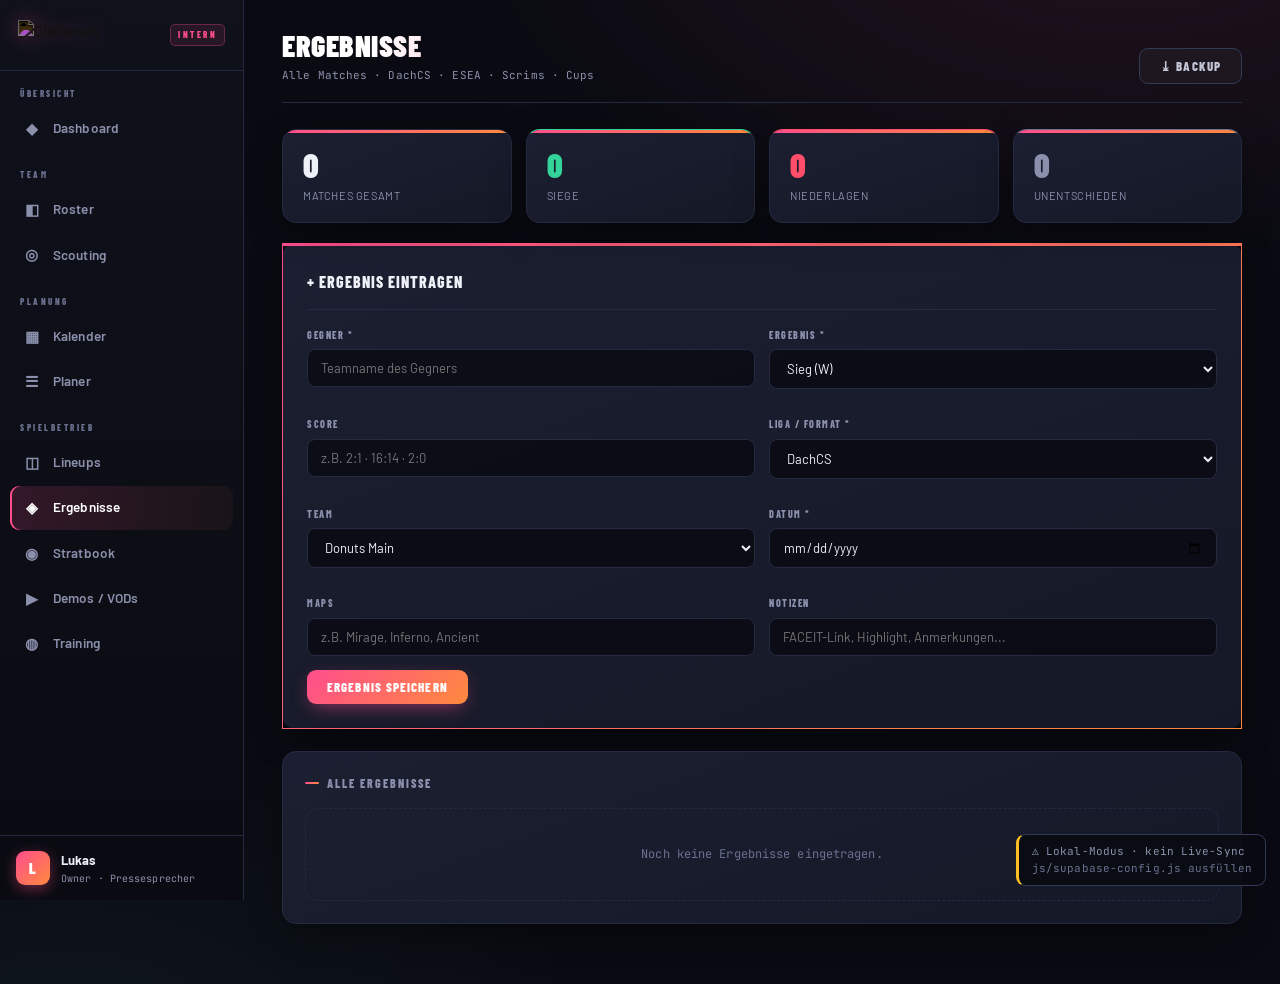
==== commit 291829c1: "Live-Sync via Supabase (Cloud) + echte Logins - js/cloud.js: Auth-Gate (E-Mail/Passwort), Realtime-A" ====
--- a/cups.html
+++ b/cups.html
@@ -113,6 +113,9 @@
   </div>
 
 </main>
+<script src="https://cdn.jsdelivr.net/npm/@supabase/supabase-js@2"></script>
+<script src="js/supabase-config.js"></script>
 <script src="js/app.js"></script>
+<script src="js/cloud.js"></script>
 </body>
 </html>
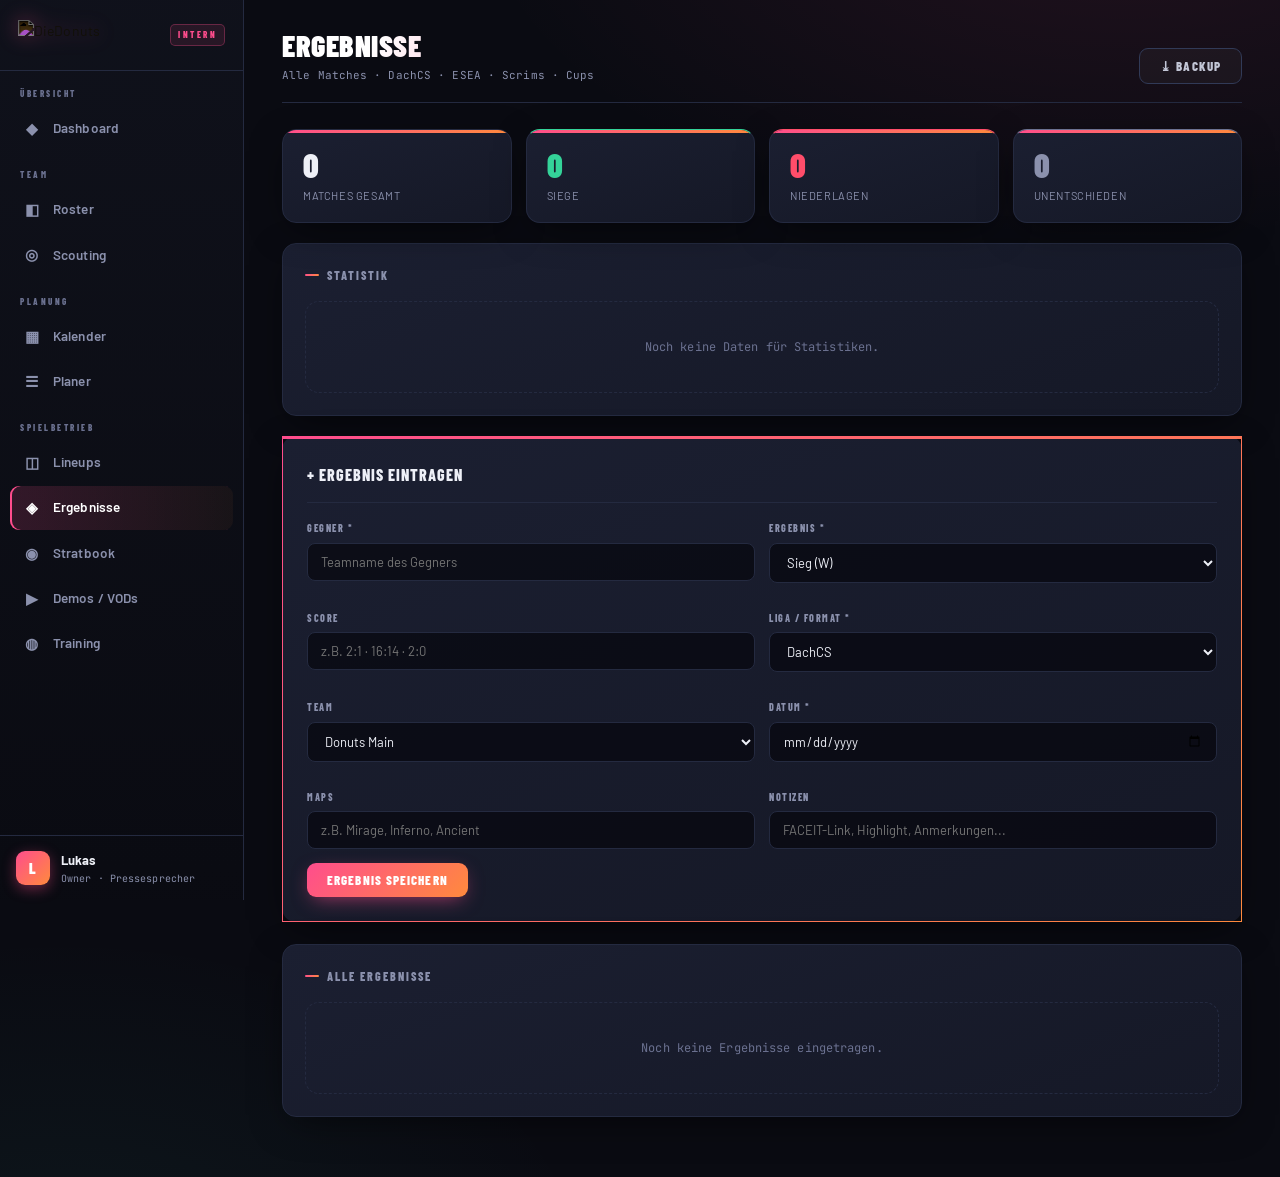
==== commit bcdac8c8: "4 Features: Rollen, Discord, Kalender-Ausbau, Statistiken+Dashboard - Rollen: OWNER_EMAILS in Config" ====
--- a/cups.html
+++ b/cups.html
@@ -48,6 +48,12 @@
       <div class="tile-val" id="stat-d" style="color:var(--muted2);">0</div>
       <div class="tile-label">Unentschieden</div>
     </div>
+  </div>
+
+  <!-- Statistik -->
+  <div class="card" id="cups-stats-card" style="margin-bottom:20px;">
+    <div class="card-title">Statistik</div>
+    <div id="cups-stats"></div>
   </div>
 
   <!-- Formular -->
--- a/css/portal.css
+++ b/css/portal.css
@@ -318,7 +318,7 @@
   border-radius: 10px; width: fit-content; overflow: hidden;
   margin-bottom: 22px;
 }
-.team-sw-btn {
+.team-sw-btn, .cal-sw-btn {
   padding: 9px 24px;
   font-family: 'Barlow Condensed', sans-serif;
   font-size: 12px; font-weight: 800; letter-spacing: 1.3px;
@@ -327,9 +327,9 @@
   border-right: 1px solid var(--border);
   transition: all 0.13s;
 }
-.team-sw-btn:last-child { border-right: none; }
-.team-sw-btn:hover { background: rgba(255,255,255,0.04); color: var(--text); }
-.team-sw-btn.active { background: var(--grad); color: #fff; }
+.team-sw-btn:last-child, .cal-sw-btn:last-child { border-right: none; }
+.team-sw-btn:hover, .cal-sw-btn:hover { background: rgba(255,255,255,0.04); color: var(--text); }
+.team-sw-btn.active, .cal-sw-btn.active { background: var(--grad); color: #fff; }
 .team-panel { display: none; }
 .team-panel.active { display: block; }
 
@@ -663,6 +663,13 @@
 .hamburger.is-open span:nth-child(3) { transform: translateY(-6px) rotate(-45deg); }
 .sidebar-overlay { display: none; position: fixed; inset: 0; background: rgba(0,0,0,0.65); z-index: 200; }
 .sidebar-overlay.active { display: block; }
+
+/* ─── ROLLEN: Mitglieder ohne Löschrechte ─────────────────── */
+/* Mitglied = ansehen + eintragen + bearbeiten, ABER nicht löschen,
+   nicht Roster ändern, nicht Backup importieren (Daten überschreiben). */
+body.role-member .btn-danger,
+body.role-member #roster-edit-btn,
+body.role-member #backup-import { display: none !important; }
 
 /* ─── SCROLLBAR ───────────────────────────────────────────── */
 ::-webkit-scrollbar { width: 8px; height: 8px; }
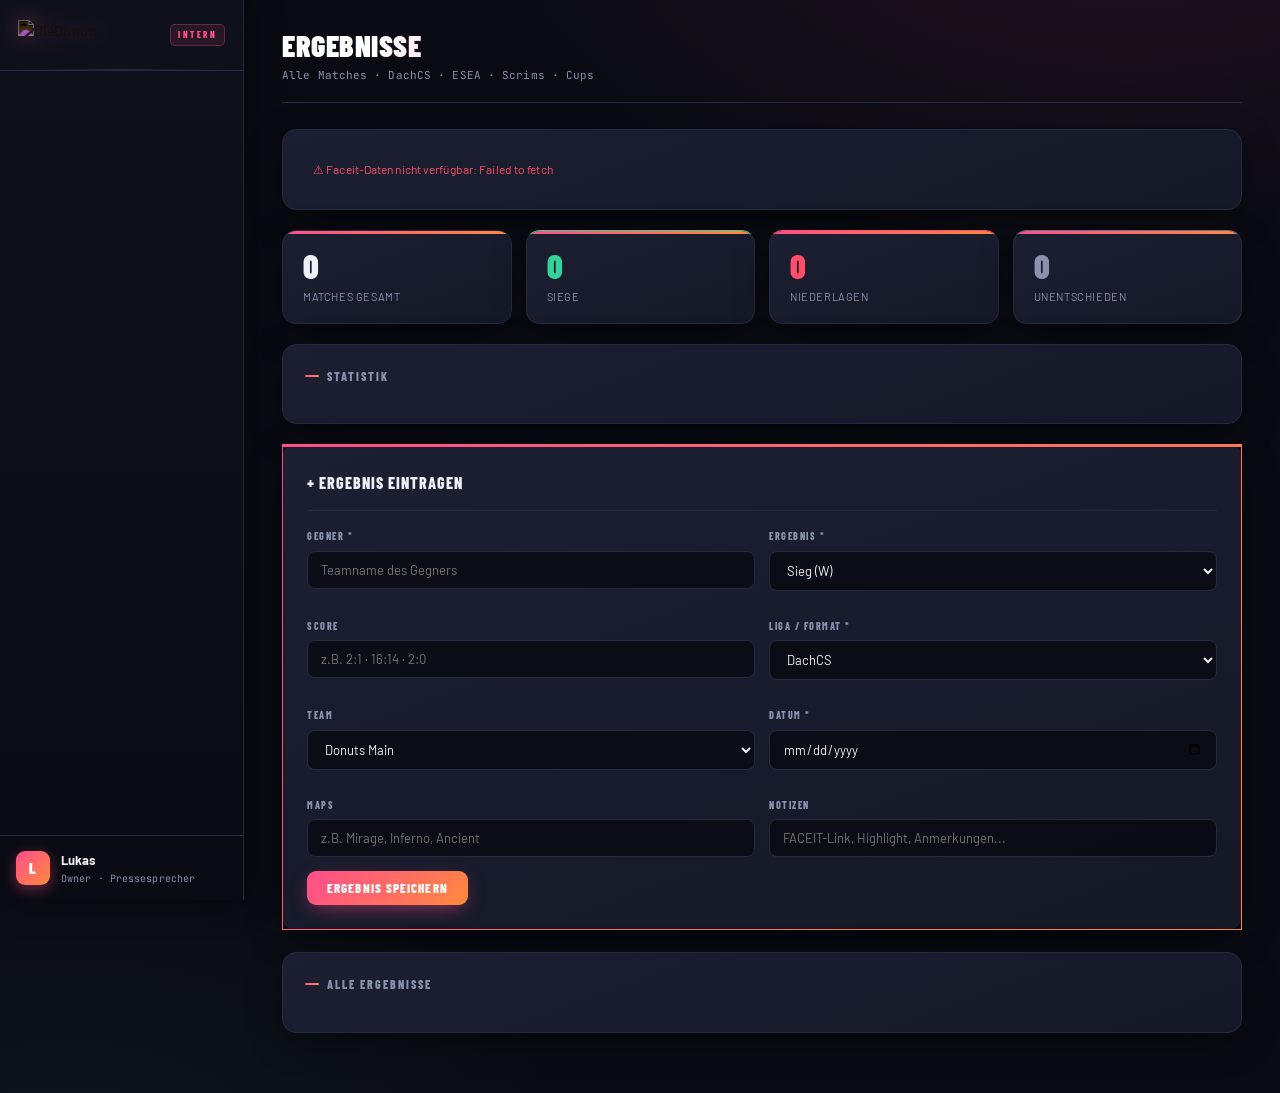
==== commit aca5c482: "Update: alle aktuellen Änderungen" ====
--- a/cups.html
+++ b/cups.html
@@ -29,6 +29,9 @@
       <div class="page-sub">Alle Matches · DachCS · ESEA · Scrims · Cups</div>
     </div>
   </div>
+
+  <!-- KRCUP Live Widget -->
+  <div class="card" id="faceit-cup-widget" style="margin-bottom:20px;"></div>
 
   <!-- Bilanz-Strip -->
   <div class="g4" style="margin-bottom:20px;">
@@ -122,6 +125,9 @@
 <script src="https://cdn.jsdelivr.net/npm/@supabase/supabase-js@2"></script>
 <script src="js/supabase-config.js"></script>
 <script src="js/app.js"></script>
+<script src="js/faceit-config.js"></script>
+<script src="js/faceit.js"></script>
+<script>renderFaceitWidget('faceit-cup-widget');</script>
 <script src="js/cloud.js"></script>
 </body>
 </html>
--- a/css/portal.css
+++ b/css/portal.css
@@ -667,7 +667,6 @@
 /* ─── ROLLEN: Mitglieder ohne Löschrechte ─────────────────── */
 /* Mitglied = ansehen + eintragen + bearbeiten, ABER nicht löschen,
    nicht Roster ändern, nicht Backup importieren (Daten überschreiben). */
-body.role-member .btn-danger,
 body.role-member #roster-edit-btn,
 body.role-member #backup-import { display: none !important; }
 
@@ -704,3 +703,179 @@
   .page-title { font-size: 24px; }
   .tab, .strat-tab { padding: 9px 14px; font-size: 11px; }
 }
+
+/* ─── MOBILE: Fix iOS input zoom (font-size ≥ 16px) ──────── */
+@media (max-width: 768px) {
+  input, select, textarea { font-size: 16px !important; }
+  .main { padding-bottom: 80px !important; } /* space for bottom nav */
+}
+
+/* ─── BOTTOM NAVIGATION (mobile only) ────────────────────── */
+.bottom-nav {
+  display: none;
+  position: fixed;
+  bottom: 0; left: 0; right: 0;
+  z-index: 400;
+  background: rgba(10,11,18,0.97);
+  border-top: 1px solid var(--border);
+  backdrop-filter: blur(20px);
+  -webkit-backdrop-filter: blur(20px);
+  padding: 0;
+  padding-bottom: env(safe-area-inset-bottom);
+  height: calc(60px + env(safe-area-inset-bottom));
+}
+.bottom-nav-inner {
+  display: flex;
+  height: 60px;
+  align-items: stretch;
+}
+.bottom-nav-item {
+  flex: 1;
+  display: flex;
+  flex-direction: column;
+  align-items: center;
+  justify-content: center;
+  gap: 3px;
+  text-decoration: none;
+  color: var(--muted);
+  font-size: 10px;
+  font-family: 'Barlow Condensed', sans-serif;
+  font-weight: 700;
+  letter-spacing: 0.6px;
+  text-transform: uppercase;
+  transition: color 0.15s;
+  position: relative;
+  border: none;
+  background: none;
+  cursor: pointer;
+  -webkit-tap-highlight-color: transparent;
+}
+.bottom-nav-item:hover { color: var(--text2); }
+.bottom-nav-item.active { color: var(--pink); }
+.bottom-nav-item.active::before {
+  content: '';
+  position: absolute;
+  top: 0; left: 20%; right: 20%; height: 2px;
+  background: var(--grad);
+  border-radius: 0 0 3px 3px;
+}
+.bottom-nav-icon {
+  font-size: 18px;
+  line-height: 1;
+  transition: transform 0.15s;
+}
+.bottom-nav-item.active .bottom-nav-icon { transform: translateY(-1px); }
+.bottom-nav-label { font-size: 9px; line-height: 1; }
+@media (max-width: 768px) {
+  .bottom-nav { display: block; }
+}
+
+/* ─── TOAST NOTIFICATIONS ─────────────────────────────────── */
+#toast-root {
+  position: fixed;
+  top: 20px; right: 20px;
+  z-index: 9999;
+  display: flex; flex-direction: column; gap: 10px;
+  pointer-events: none;
+  max-width: calc(100vw - 40px);
+}
+@media (max-width: 768px) {
+  #toast-root { top: auto; bottom: 76px; left: 12px; right: 12px; }
+}
+.toast {
+  display: flex; align-items: flex-start; gap: 11px;
+  background: linear-gradient(160deg, #1e2235, #16192a);
+  border: 1px solid var(--border2);
+  border-radius: 11px;
+  padding: 13px 16px;
+  box-shadow: 0 16px 40px -8px rgba(0,0,0,0.7);
+  pointer-events: all;
+  animation: toastIn 0.28s cubic-bezier(.34,1.56,.64,1) both;
+  font-size: 13px;
+  line-height: 1.5;
+  min-width: 220px;
+}
+.toast.leaving { animation: toastOut 0.22s ease forwards; }
+.toast-icon { font-size: 16px; flex-shrink: 0; margin-top: 1px; }
+.toast-body { flex: 1; }
+.toast-title { font-family: 'Barlow Condensed', sans-serif; font-weight: 800; text-transform: uppercase; letter-spacing: 0.5px; font-size: 13px; }
+.toast-msg { color: var(--muted2); font-size: 12px; margin-top: 2px; }
+.toast-close { background: none; border: none; color: var(--muted); cursor: pointer; font-size: 16px; padding: 0; line-height: 1; flex-shrink: 0; margin-top: 1px; }
+.toast-close:hover { color: var(--text); }
+.toast.t-success { border-left: 3px solid var(--green); }
+.toast.t-error   { border-left: 3px solid var(--red); }
+.toast.t-info    { border-left: 3px solid var(--blue); }
+.toast.t-warn    { border-left: 3px solid var(--yellow); }
+@keyframes toastIn {
+  from { opacity: 0; transform: translateY(-12px) scale(0.95); }
+  to   { opacity: 1; transform: translateY(0) scale(1); }
+}
+@keyframes toastOut {
+  to { opacity: 0; transform: translateY(-8px) scale(0.95); }
+}
+
+/* ─── PAGE LOAD ANIMATION ─────────────────────────────────── */
+@keyframes fadeUp {
+  from { opacity: 0; transform: translateY(14px); }
+  to   { opacity: 1; transform: translateY(0); }
+}
+.main > *:not(.mobile-header) {
+  animation: fadeUp 0.35s cubic-bezier(.22,1,.36,1) both;
+}
+.main > *:nth-child(2) { animation-delay: 0.04s; }
+.main > *:nth-child(3) { animation-delay: 0.08s; }
+.main > *:nth-child(4) { animation-delay: 0.12s; }
+.main > *:nth-child(5) { animation-delay: 0.16s; }
+
+/* ─── DESIGN IMPROVEMENTS ─────────────────────────────────── */
+/* Sidebar glassmorphism glow */
+.sidebar { box-shadow: 4px 0 32px rgba(0,0,0,0.4); }
+.sidebar-logo { position: relative; }
+.sidebar-logo::after {
+  content: ''; position: absolute; bottom: 0; left: 18px; right: 18px; height: 1px;
+  background: linear-gradient(90deg, transparent, var(--border), transparent);
+}
+
+/* Card hover lift */
+.card { transition: border-color 0.18s, box-shadow 0.18s; }
+.card:hover { box-shadow: 0 16px 48px -16px rgba(0,0,0,0.8); }
+
+/* Next banner pulse dot */
+.next-label::before {
+  content: ''; display: inline-block;
+  width: 7px; height: 7px; border-radius: 50%;
+  background: var(--pink);
+  margin-right: 7px;
+  animation: pulse 2s ease infinite;
+}
+@keyframes pulse {
+  0%, 100% { box-shadow: 0 0 0 0 rgba(255,77,141,0.5); }
+  50% { box-shadow: 0 0 0 6px rgba(255,77,141,0); }
+}
+
+/* Better info-row hover */
+.info-row { transition: background 0.1s; border-radius: 6px; padding: 11px 8px; }
+.info-row:hover { background: rgba(255,255,255,0.025); }
+
+/* Smooth nav-link */
+.nav-link { position: relative; overflow: hidden; }
+.nav-link::after {
+  content: ''; position: absolute; inset: 0;
+  background: linear-gradient(90deg, rgba(255,77,141,0.08), transparent);
+  opacity: 0; transition: opacity 0.15s;
+}
+.nav-link:hover::after { opacity: 1; }
+
+/* Better mobile calendar */
+@media (max-width: 768px) {
+  .cal-grid { gap: 3px; }
+  .cal-day { min-height: 52px; padding: 5px 4px; font-size: 10px; }
+  .cal-day-num { font-size: 10px; }
+  .cal-ev { font-size: 8px; padding: 2px 3px; }
+  .g2.cal-layout { grid-template-columns: 1fr; }
+  .cd { gap: 12px; }
+  .cd-num { font-size: 28px; min-width: 34px; }
+}
+
+/* User avatar initials in sidebar */
+.user-av { font-family: 'Barlow Condensed', sans-serif; }
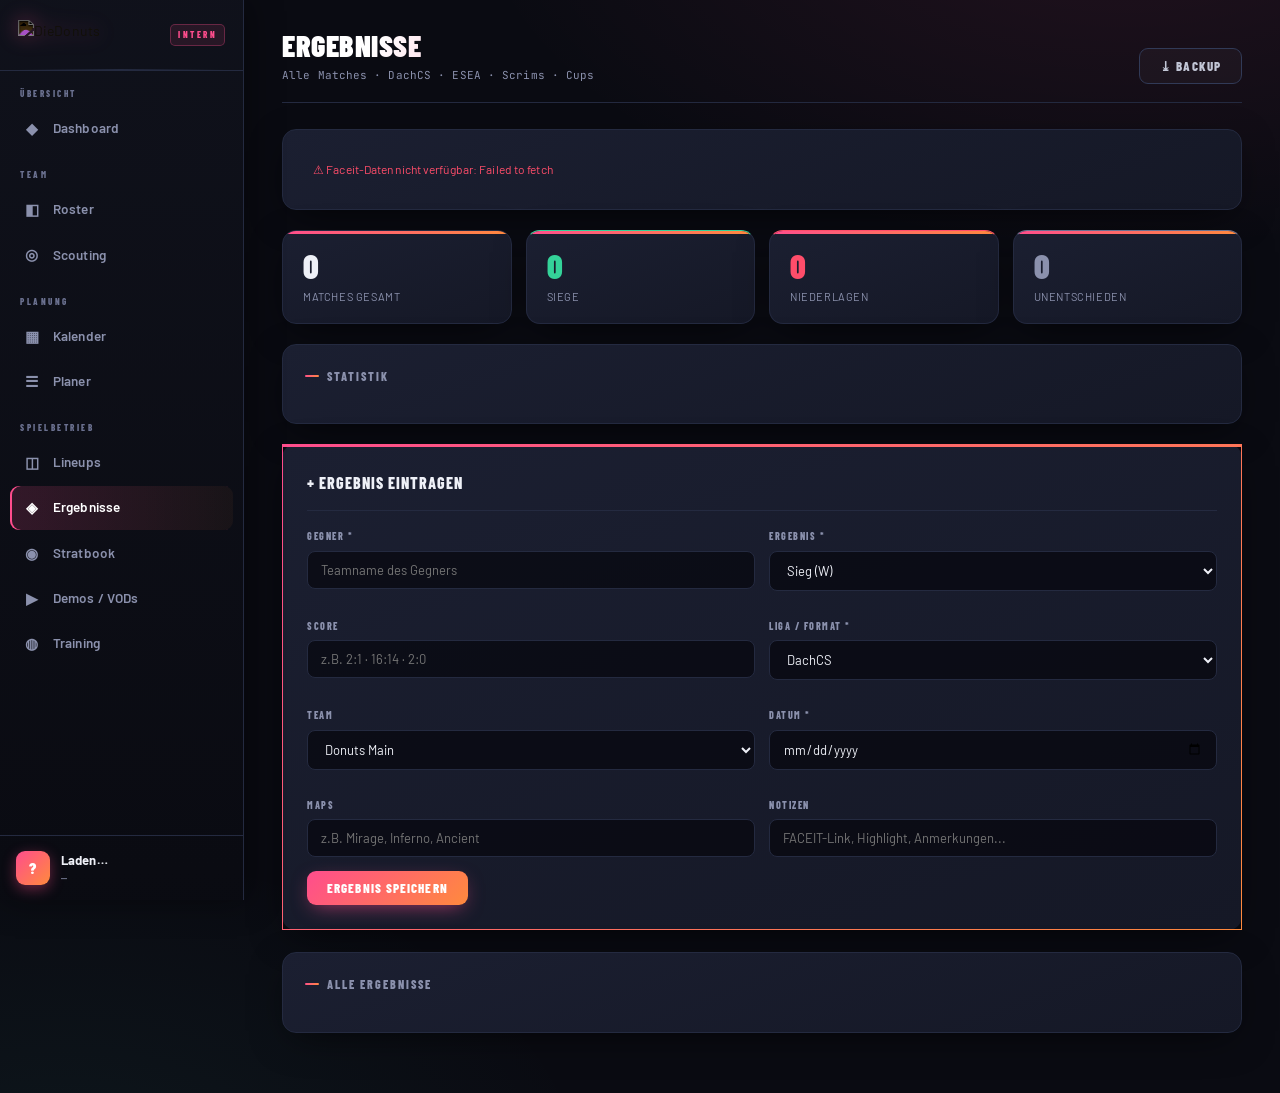
==== commit 38e6d835: "Fix: kein hardcoded Default-Account mehr in Sidebar" ====
--- a/cups.html
+++ b/cups.html
@@ -14,10 +14,10 @@
   </div>
   <nav class="nav" id="sidebar-nav"></nav>
   <div class="sidebar-user">
-    <div class="user-av">L</div>
+    <div class="user-av">?</div>
     <div>
-      <div class="user-name">Lukas</div>
-      <div class="user-role">Owner · Pressesprecher</div>
+      <div class="user-name">Laden…</div>
+      <div class="user-role">—</div>
     </div>
   </div>
 </aside>
